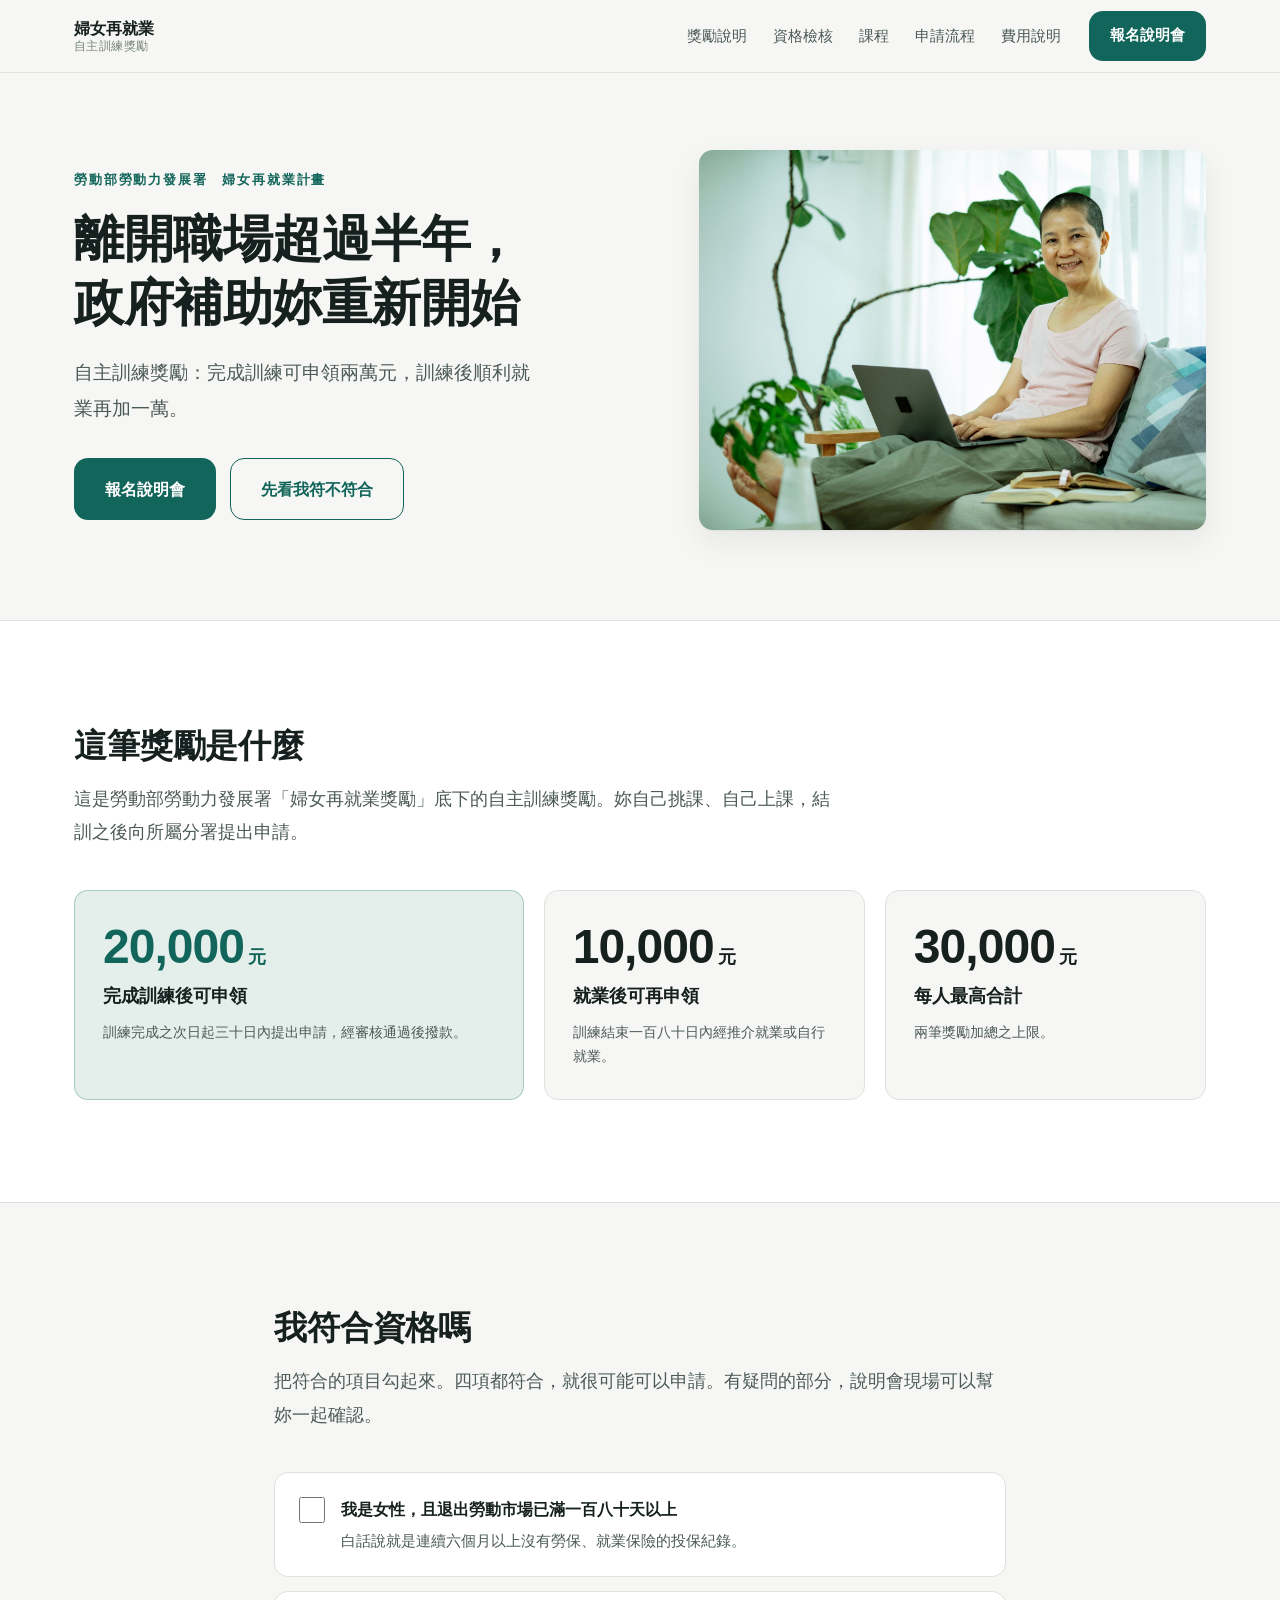
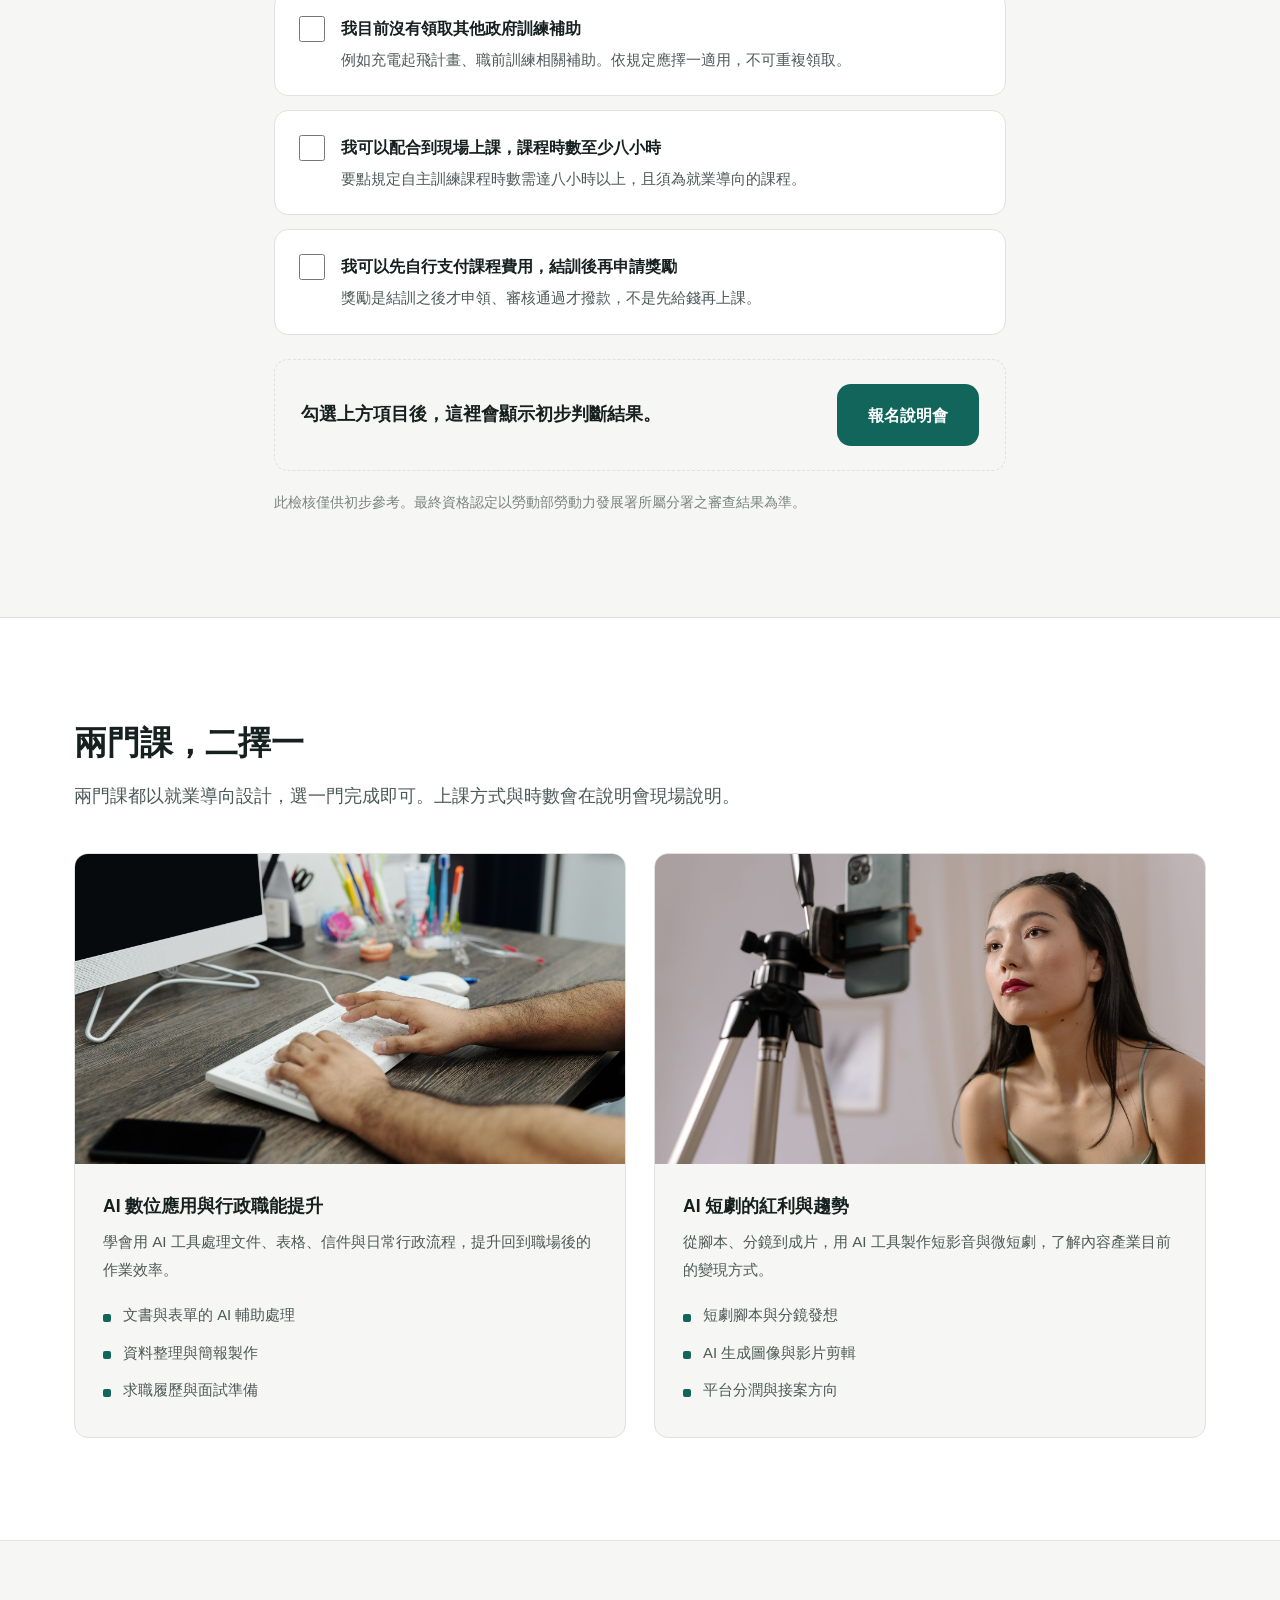
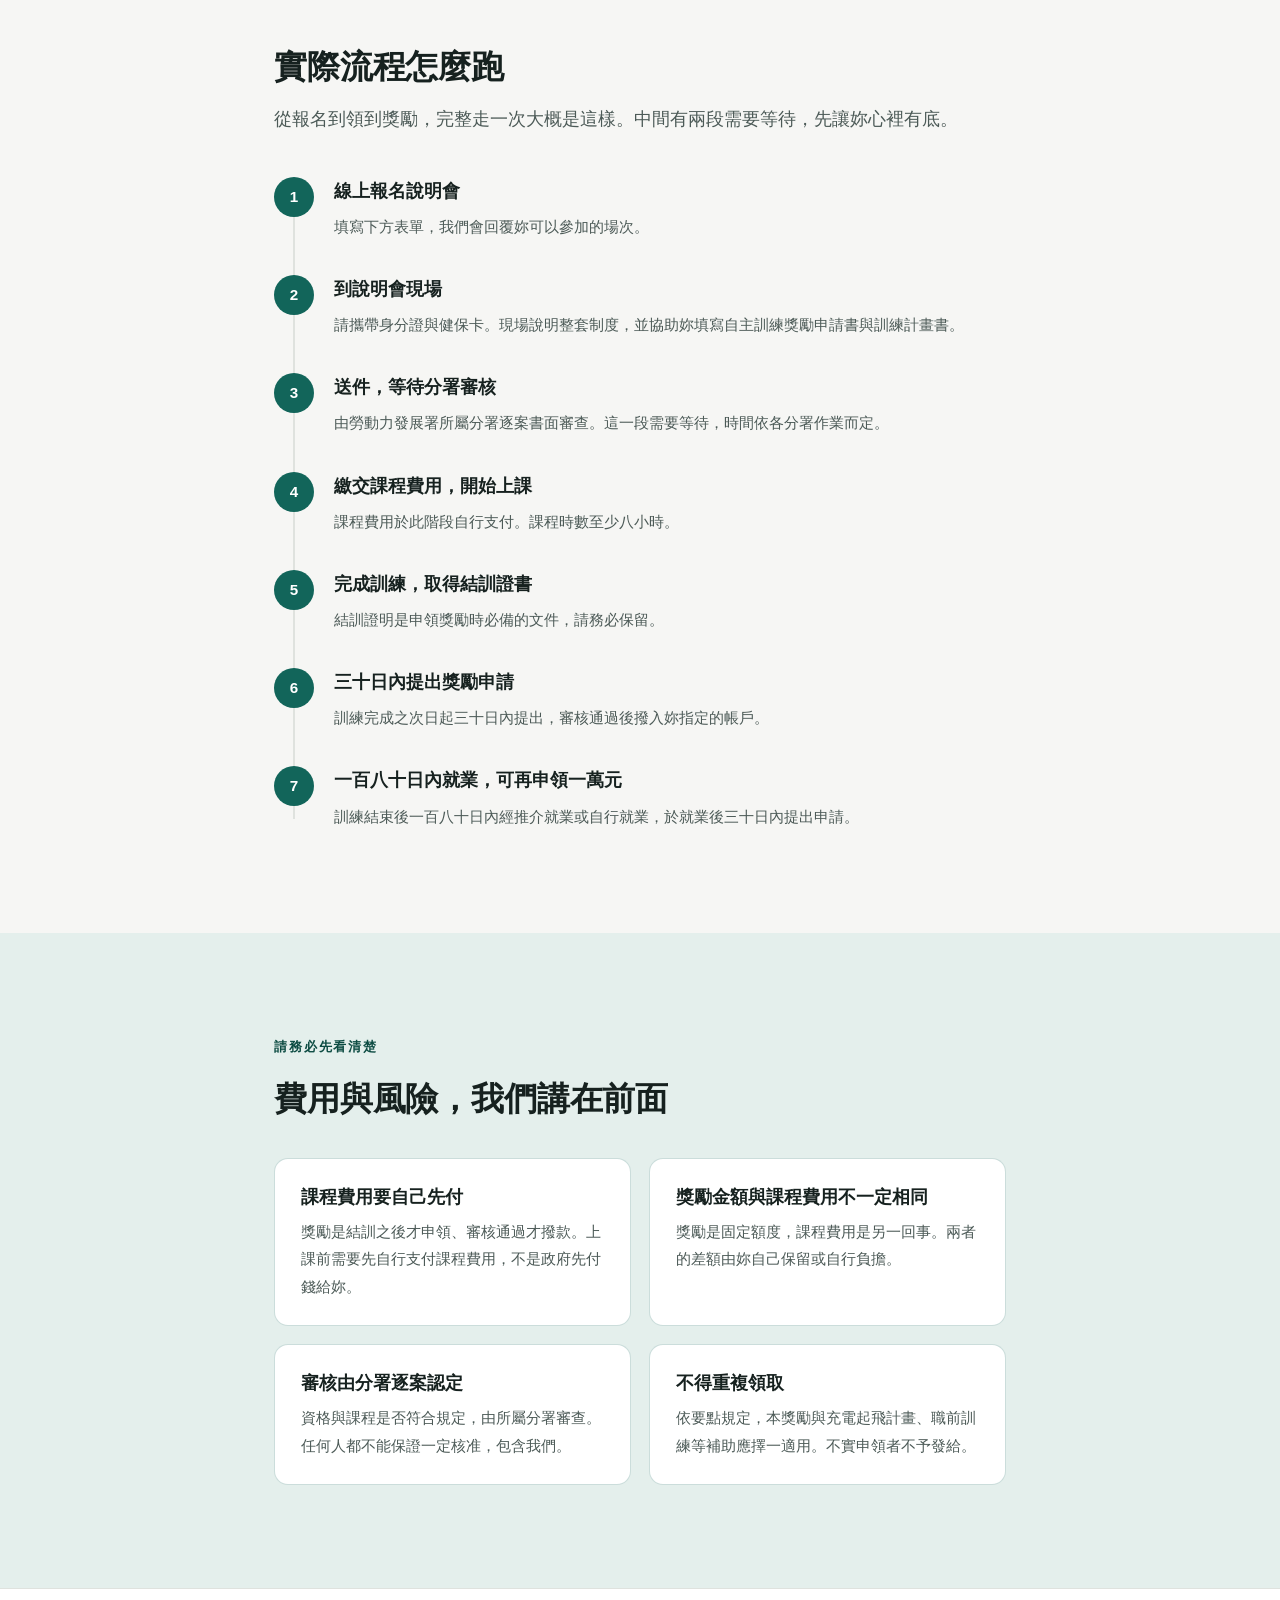
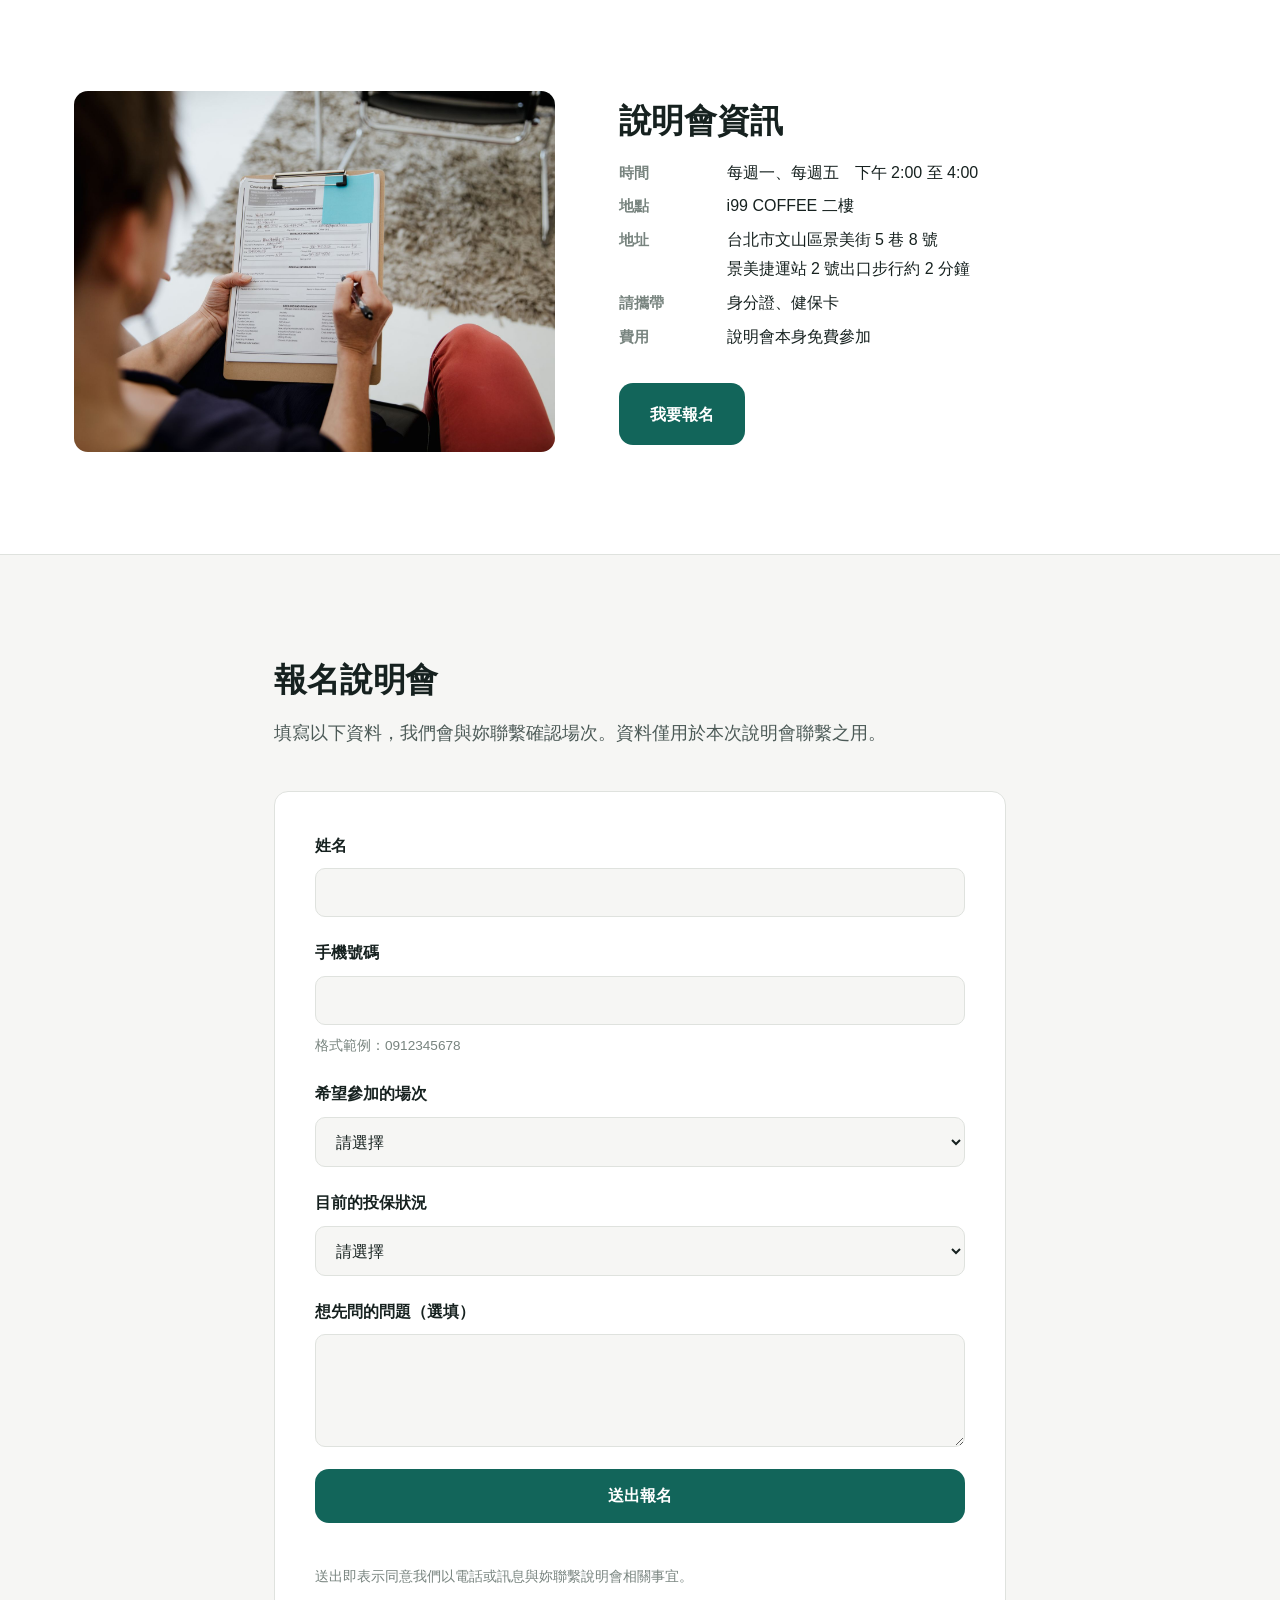
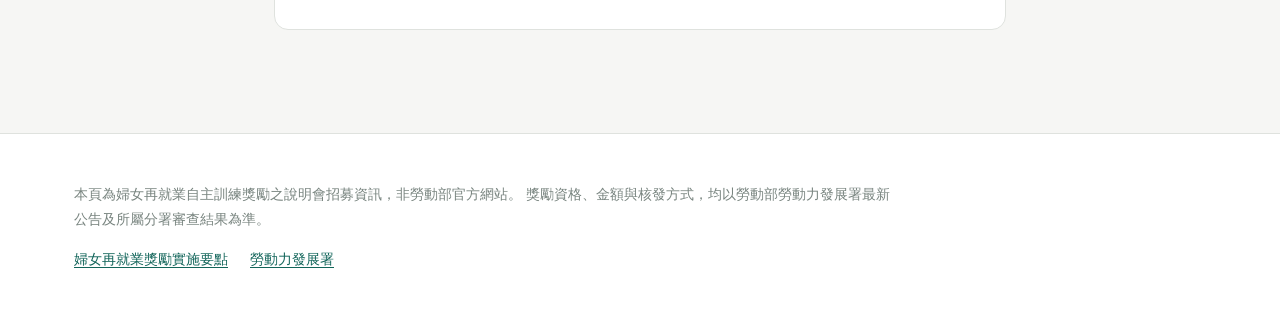
==== index.html @ 85ea1833 "婦女再就業自主訓練獎勵說明會 landing page 純靜態頁面，含獎勵說明、資格自我檢核、兩門課程、申請流程時間軸、 費用與風險揭露、說明會資訊與報名表單。  文案依勞動部婦女再就業獎勵實施要點撰" ====
<!DOCTYPE html>
<html lang="zh-Hant">
<head>
<meta charset="utf-8">
<meta name="viewport" content="width=device-width, initial-scale=1">
<title>婦女再就業自主訓練獎勵說明會｜勞動部補助最高三萬元</title>
<meta name="description" content="離開職場滿六個月以上的女性，完成自主訓練課程後可向勞動部申領兩萬元獎勵，順利就業再加一萬。每週一、五於台北文山區舉辦免費說明會，現場協助填寫申請書。">
<meta name="robots" content="index,follow">
<meta property="og:title" content="婦女再就業自主訓練獎勵說明會">
<meta property="og:description" content="離開職場滿六個月以上，完成訓練可申領兩萬元獎勵。免費說明會現場協助填寫申請書。">
<meta property="og:type" content="website">
<meta property="og:image" content="images/hero.jpg">
<link rel="icon" href="data:image/svg+xml,%3Csvg xmlns='http://www.w3.org/2000/svg' viewBox='0 0 32 32'%3E%3Crect width='32' height='32' rx='7' fill='%2312655a'/%3E%3Cpath d='M9 12l4 10 3-7 3 7 4-10' stroke='%23fff' stroke-width='2.6' fill='none' stroke-linecap='round' stroke-linejoin='round'/%3E%3C/svg%3E">
<link rel="stylesheet" href="styles.css">
<script>document.documentElement.classList.add('js');</script>
</head>
<body>

<header class="nav">
  <div class="wrap nav-inner">
    <a class="nav-brand" href="#top">婦女再就業<span>自主訓練獎勵</span></a>
    <nav class="nav-links" aria-label="主要導覽">
      <a href="#reward">獎勵說明</a>
      <a href="#check">資格檢核</a>
      <a href="#courses">課程</a>
      <a href="#process">申請流程</a>
      <a href="#cost">費用說明</a>
    </nav>
    <a class="btn btn-primary btn-sm nav-cta" href="#signup">報名說明會</a>
  </div>
</header>

<main id="top">

  <!-- HERO: asymmetric split -->
  <section class="hero">
    <div class="wrap hero-grid">
      <div class="hero-copy reveal">
        <p class="eyebrow">勞動部勞動力發展署　婦女再就業計畫</p>
        <h1>離開職場超過半年，<br>政府補助妳重新開始</h1>
        <p class="lede">自主訓練獎勵：完成訓練可申領兩萬元，訓練後順利就業再加一萬。</p>
        <div class="hero-actions">
          <a class="btn btn-primary" href="#signup">報名說明會</a>
          <a class="btn btn-ghost" href="#check">先看我符不符合</a>
        </div>
      </div>
      <div class="hero-media reveal">
        <img src="images/hero.jpg" alt="一位中年女性在家中沙發上使用筆記型電腦學習" width="940" height="650" fetchpriority="high">
      </div>
    </div>
  </section>

  <!-- REWARD: asymmetric number block -->
  <section id="reward" class="section section-alt">
    <div class="wrap">
      <h2 class="section-title">這筆獎勵是什麼</h2>
      <p class="section-lede">這是勞動部勞動力發展署「婦女再就業獎勵」底下的自主訓練獎勵。妳自己挑課、自己上課，結訓之後向所屬分署提出申請。</p>

      <div class="figures">
        <div class="figure figure-lead reveal">
          <p class="figure-num">20,000<span>元</span></p>
          <p class="figure-label">完成訓練後可申領</p>
          <p class="figure-note">訓練完成之次日起三十日內提出申請，經審核通過後撥款。</p>
        </div>
        <div class="figure reveal">
          <p class="figure-num">10,000<span>元</span></p>
          <p class="figure-label">就業後可再申領</p>
          <p class="figure-note">訓練結束一百八十日內經推介就業或自行就業。</p>
        </div>
        <div class="figure reveal">
          <p class="figure-num">30,000<span>元</span></p>
          <p class="figure-label">每人最高合計</p>
          <p class="figure-note">兩筆獎勵加總之上限。</p>
        </div>
      </div>
    </div>
  </section>

  <!-- CHECK: interactive self-assessment -->
  <section id="check" class="section">
    <div class="wrap narrow">
      <h2 class="section-title">我符合資格嗎</h2>
      <p class="section-lede">把符合的項目勾起來。四項都符合，就很可能可以申請。有疑問的部分，說明會現場可以幫妳一起確認。</p>

      <form class="checklist" id="checklist" novalidate>
        <label class="check-item">
          <input type="checkbox" name="q1">
          <span>
            <b>我是女性，且退出勞動市場已滿一百八十天以上</b>
            白話說就是連續六個月以上沒有勞保、就業保險的投保紀錄。
          </span>
        </label>
        <label class="check-item">
          <input type="checkbox" name="q2">
          <span>
            <b>我目前沒有領取其他政府訓練補助</b>
            例如充電起飛計畫、職前訓練相關補助。依規定應擇一適用，不可重複領取。
          </span>
        </label>
        <label class="check-item">
          <input type="checkbox" name="q3">
          <span>
            <b>我可以配合到現場上課，課程時數至少八小時</b>
            要點規定自主訓練課程時數需達八小時以上，且須為就業導向的課程。
          </span>
        </label>
        <label class="check-item">
          <input type="checkbox" name="q4">
          <span>
            <b>我可以先自行支付課程費用，結訓後再申請獎勵</b>
            獎勵是結訓之後才申領、審核通過才撥款，不是先給錢再上課。
          </span>
        </label>
      </form>

      <div class="check-result" id="checkResult" role="status" aria-live="polite">
        <p class="check-result-text" id="checkResultText">勾選上方項目後，這裡會顯示初步判斷結果。</p>
        <a class="btn btn-primary check-result-cta" id="checkResultCta" href="#signup" hidden>報名說明會</a>
      </div>

      <p class="fineprint">此檢核僅供初步參考。最終資格認定以勞動部勞動力發展署所屬分署之審查結果為準。</p>
    </div>
  </section>

  <!-- COURSES: 2-col split with images -->
  <section id="courses" class="section section-alt">
    <div class="wrap">
      <h2 class="section-title">兩門課，二擇一</h2>
      <p class="section-lede">兩門課都以就業導向設計，選一門完成即可。上課方式與時數會在說明會現場說明。</p>

      <div class="courses">
        <article class="course reveal">
          <img src="images/course-ai.jpg" alt="雙手在木質辦公桌前的白色鍵盤上打字" width="940" height="650" loading="lazy">
          <div class="course-body">
            <h3>AI 數位應用與行政職能提升</h3>
            <p>學會用 AI 工具處理文件、表格、信件與日常行政流程，提升回到職場後的作業效率。</p>
            <ul class="course-points">
              <li>文書與表單的 AI 輔助處理</li>
              <li>資料整理與簡報製作</li>
              <li>求職履歷與面試準備</li>
            </ul>
          </div>
        </article>

        <article class="course reveal">
          <img src="images/course-drama.jpg" alt="一位亞洲女性在室內以腳架上的手機錄製影片" width="940" height="650" loading="lazy">
          <div class="course-body">
            <h3>AI 短劇的紅利與趨勢</h3>
            <p>從腳本、分鏡到成片，用 AI 工具製作短影音與微短劇，了解內容產業目前的變現方式。</p>
            <ul class="course-points">
              <li>短劇腳本與分鏡發想</li>
              <li>AI 生成圖像與影片剪輯</li>
              <li>平台分潤與接案方向</li>
            </ul>
          </div>
        </article>
      </div>
    </div>
  </section>

  <!-- PROCESS: vertical timeline -->
  <section id="process" class="section">
    <div class="wrap narrow">
      <h2 class="section-title">實際流程怎麼跑</h2>
      <p class="section-lede">從報名到領到獎勵，完整走一次大概是這樣。中間有兩段需要等待，先讓妳心裡有底。</p>

      <ol class="timeline">
        <li class="reveal">
          <h3>線上報名說明會</h3>
          <p>填寫下方表單，我們會回覆妳可以參加的場次。</p>
        </li>
        <li class="reveal">
          <h3>到說明會現場</h3>
          <p>請攜帶身分證與健保卡。現場說明整套制度，並協助妳填寫自主訓練獎勵申請書與訓練計畫書。</p>
        </li>
        <li class="reveal">
          <h3>送件，等待分署審核</h3>
          <p>由勞動力發展署所屬分署逐案書面審查。這一段需要等待，時間依各分署作業而定。</p>
        </li>
        <li class="reveal">
          <h3>繳交課程費用，開始上課</h3>
          <p>課程費用於此階段自行支付。課程時數至少八小時。</p>
        </li>
        <li class="reveal">
          <h3>完成訓練，取得結訓證書</h3>
          <p>結訓證明是申領獎勵時必備的文件，請務必保留。</p>
        </li>
        <li class="reveal">
          <h3>三十日內提出獎勵申請</h3>
          <p>訓練完成之次日起三十日內提出，審核通過後撥入妳指定的帳戶。</p>
        </li>
        <li class="reveal">
          <h3>一百八十日內就業，可再申領一萬元</h3>
          <p>訓練結束後一百八十日內經推介就業或自行就業，於就業後三十日內提出申請。</p>
        </li>
      </ol>
    </div>
  </section>

  <!-- COST: honest disclosure, full-width band -->
  <section id="cost" class="section band">
    <div class="wrap narrow">
      <p class="eyebrow eyebrow-light">請務必先看清楚</p>
      <h2 class="section-title band-title">費用與風險，我們講在前面</h2>
      <div class="notes">
        <div class="note reveal">
          <h3>課程費用要自己先付</h3>
          <p>獎勵是結訓之後才申領、審核通過才撥款。上課前需要先自行支付課程費用，不是政府先付錢給妳。</p>
        </div>
        <div class="note reveal">
          <h3>獎勵金額與課程費用不一定相同</h3>
          <p>獎勵是固定額度，課程費用是另一回事。兩者的差額由妳自己保留或自行負擔。</p>
        </div>
        <div class="note reveal">
          <h3>審核由分署逐案認定</h3>
          <p>資格與課程是否符合規定，由所屬分署審查。任何人都不能保證一定核准，包含我們。</p>
        </div>
        <div class="note reveal">
          <h3>不得重複領取</h3>
          <p>依要點規定，本獎勵與充電起飛計畫、職前訓練等補助應擇一適用。不實申領者不予發給。</p>
        </div>
      </div>
    </div>
  </section>

  <!-- VENUE -->
  <section class="section section-alt">
    <div class="wrap venue-grid">
      <div class="venue-media reveal">
        <img src="images/onsite.jpg" alt="一位女性在諮詢桌前填寫申請表單" width="940" height="650" loading="lazy">
      </div>
      <div class="venue-copy reveal">
        <h2 class="section-title">說明會資訊</h2>
        <dl class="venue-list">
          <dt>時間</dt><dd>每週一、每週五　下午 2:00 至 4:00</dd>
          <dt>地點</dt><dd>i99 COFFEE 二樓</dd>
          <dt>地址</dt><dd>台北市文山區景美街 5 巷 8 號<br>景美捷運站 2 號出口步行約 2 分鐘</dd>
          <dt>請攜帶</dt><dd>身分證、健保卡</dd>
          <dt>費用</dt><dd>說明會本身免費參加</dd>
        </dl>
        <a class="btn btn-primary" href="#signup">我要報名</a>
      </div>
    </div>
  </section>

  <!-- SIGNUP -->
  <section id="signup" class="section">
    <div class="wrap narrow">
      <h2 class="section-title">報名說明會</h2>
      <p class="section-lede">填寫以下資料，我們會與妳聯繫確認場次。資料僅用於本次說明會聯繫之用。</p>

      <form class="signup-form" id="signupForm" novalidate>
        <div class="field">
          <label for="name">姓名</label>
          <input type="text" id="name" name="name" autocomplete="name" required>
          <p class="field-error" data-error-for="name" hidden>請填寫姓名</p>
        </div>

        <div class="field">
          <label for="phone">手機號碼</label>
          <input type="tel" id="phone" name="phone" autocomplete="tel" inputmode="numeric" required>
          <p class="field-hint">格式範例：0912345678</p>
          <p class="field-error" data-error-for="phone" hidden>請填寫正確的手機號碼</p>
        </div>

        <div class="field">
          <label for="session">希望參加的場次</label>
          <select id="session" name="session" required>
            <option value="">請選擇</option>
            <option value="週一下午">週一下午 2:00 至 4:00</option>
            <option value="週五下午">週五下午 2:00 至 4:00</option>
            <option value="都可以">兩個時段都可以</option>
          </select>
          <p class="field-error" data-error-for="session" hidden>請選擇場次</p>
        </div>

        <div class="field">
          <label for="status">目前的投保狀況</label>
          <select id="status" name="status" required>
            <option value="">請選擇</option>
            <option value="已滿180天">已經連續六個月以上沒有勞保、就保</option>
            <option value="未滿180天">還沒滿六個月</option>
            <option value="不確定">不確定，想到現場詢問</option>
          </select>
          <p class="field-error" data-error-for="status" hidden>請選擇投保狀況</p>
        </div>

        <div class="field">
          <label for="note">想先問的問題（選填）</label>
          <textarea id="note" name="note" rows="3"></textarea>
        </div>

        <button class="btn btn-primary btn-block" type="submit" id="submitBtn">送出報名</button>

        <p class="form-status" id="formStatus" role="status" aria-live="polite" hidden></p>
        <p class="fineprint">送出即表示同意我們以電話或訊息與妳聯繫說明會相關事宜。</p>
      </form>
    </div>
  </section>

</main>

<footer class="footer">
  <div class="wrap footer-inner">
    <p class="footer-note">
      本頁為婦女再就業自主訓練獎勵之說明會招募資訊，非勞動部官方網站。
      獎勵資格、金額與核發方式，均以勞動部勞動力發展署最新公告及所屬分署審查結果為準。
    </p>
    <p class="footer-links">
      <a href="https://laws.mol.gov.tw/FLAW/FLAWDAT0201.aspx?id=FL102139" target="_blank" rel="noopener">婦女再就業獎勵實施要點</a>
      <a href="https://www.wda.gov.tw/" target="_blank" rel="noopener">勞動力發展署</a>
    </p>
  </div>
</footer>

<script src="script.js"></script>
</body>
</html>
---- styles.css ----
/* ==========================================================================
   婦女再就業自主訓練獎勵說明會
   Design read: trust-first public-service landing, 40-60 female audience.
   Dials: DESIGN_VARIANCE 4 / MOTION_INTENSITY 3 / VISUAL_DENSITY 5
   One accent (deep teal), one radius scale (14px), system CJK type stack.
   ========================================================================== */

:root {
  --bg:            #f6f6f4;
  --surface:       #ffffff;
  --surface-2:     #eeeeeb;
  --ink:           #16211f;
  --ink-soft:      #4c5a57;
  --ink-faint:     #78847f;
  --line:          #dfe2de;
  --accent:        #12655a;
  --accent-dark:   #0d4c43;
  --accent-soft:   #e4efec;
  --accent-ink:    #ffffff;
  --warn-soft:     #fdf4e9;
  --warn-line:     #e6d3b8;

  --radius:        14px;
  --radius-sm:     10px;
  --wrap:          1180px;
  --shadow:        0 1px 2px rgba(22,33,31,.05), 0 12px 32px rgba(22,33,31,.07);
}

@media (prefers-color-scheme: dark) {
  :root {
    --bg:          #121817;
    --surface:     #19211f;
    --surface-2:   #202927;
    --ink:         #eef2f0;
    --ink-soft:    #b3bfbb;
    --ink-faint:   #8b9793;
    --line:        #2c3735;
    --accent:      #4fbfa9;
    --accent-dark: #6fd3be;
    --accent-soft: #1c2f2b;
    --accent-ink:  #0b1614;
    --warn-soft:   #241f18;
    --warn-line:   #3c332560;
    --shadow:      0 1px 2px rgba(0,0,0,.3), 0 12px 32px rgba(0,0,0,.35);
  }
}

*, *::before, *::after { box-sizing: border-box; }

html { scroll-behavior: smooth; }
@media (prefers-reduced-motion: reduce) { html { scroll-behavior: auto; } }

body {
  margin: 0;
  background: var(--bg);
  color: var(--ink);
  font-family: "PingFang TC", "Noto Sans TC", "Heiti TC", "Microsoft JhengHei",
               -apple-system, BlinkMacSystemFont, "Segoe UI", sans-serif;
  font-size: 18px;
  line-height: 1.85;
  -webkit-font-smoothing: antialiased;
  text-rendering: optimizeLegibility;
}

img { max-width: 100%; height: auto; display: block; }
a { color: inherit; }

.wrap { width: 100%; max-width: var(--wrap); margin: 0 auto; padding: 0 24px; }
.wrap.narrow { max-width: 780px; }

/* ---------- Typography scale ---------- */

h1 {
  font-size: clamp(2rem, 1.35rem + 2.6vw, 3.1rem);
  line-height: 1.28;
  letter-spacing: -.01em;
  font-weight: 800;
  margin: 0 0 20px;
}

.section-title {
  font-size: clamp(1.5rem, 1.2rem + 1.2vw, 2.05rem);
  line-height: 1.4;
  font-weight: 800;
  letter-spacing: -.005em;
  margin: 0 0 14px;
}

h3 { font-size: 1.1rem; font-weight: 700; line-height: 1.6; margin: 0 0 8px; }

.eyebrow {
  font-size: .82rem;
  letter-spacing: .14em;
  color: var(--accent);
  font-weight: 700;
  margin: 0 0 16px;
}
.eyebrow-light { color: var(--accent-dark); }

.lede {
  font-size: clamp(1.02rem, .96rem + .4vw, 1.2rem);
  color: var(--ink-soft);
  margin: 0 0 32px;
  max-width: 24em;
  text-wrap: pretty;
}

.section-lede {
  color: var(--ink-soft);
  margin: 0 0 40px;
  max-width: 42em;
}

.fineprint {
  font-size: .85rem;
  color: var(--ink-faint);
  line-height: 1.75;
  margin: 20px 0 0;
}

/* ---------- Buttons ---------- */

.btn {
  display: inline-flex;
  align-items: center;
  justify-content: center;
  gap: 8px;
  white-space: nowrap;
  padding: 15px 30px;
  border-radius: var(--radius);
  border: 1.5px solid transparent;
  font-size: 1.02rem;
  font-weight: 700;
  font-family: inherit;
  text-decoration: none;
  cursor: pointer;
  transition: background-color .18s ease, border-color .18s ease, transform .12s ease;
}
.btn:active { transform: translateY(1px); }
.btn:focus-visible { outline: 3px solid var(--accent); outline-offset: 3px; }

.btn-primary { background: var(--accent); color: var(--accent-ink); }
.btn-primary:hover { background: var(--accent-dark); }

.btn-ghost {
  background: transparent;
  color: var(--accent);
  border-color: var(--accent);
}
.btn-ghost:hover { background: var(--accent-soft); }

.btn-sm { padding: 10px 20px; font-size: .93rem; }
.btn-block { width: 100%; }
.btn:disabled { opacity: .55; cursor: not-allowed; }

/* ---------- Nav ---------- */

.nav {
  position: sticky;
  top: 0;
  z-index: 20;
  background: color-mix(in srgb, var(--bg) 88%, transparent);
  backdrop-filter: blur(10px);
  border-bottom: 1px solid var(--line);
}
.nav-inner {
  display: flex;
  align-items: center;
  gap: 28px;
  height: 72px;
}
.nav-brand {
  font-weight: 800;
  font-size: 1.02rem;
  text-decoration: none;
  line-height: 1.25;
  flex-shrink: 0;
}
.nav-brand span {
  display: block;
  font-size: .74rem;
  font-weight: 500;
  color: var(--ink-faint);
  letter-spacing: .04em;
}
.nav-links {
  display: flex;
  gap: 26px;
  margin-left: auto;
  font-size: .95rem;
}
.nav-links a { text-decoration: none; color: var(--ink-soft); white-space: nowrap; }
.nav-links a:hover { color: var(--accent); }
.nav-cta { flex-shrink: 0; }

@media (max-width: 1023px) {
  .nav-links { display: none; }
  .nav-cta { margin-left: auto; }
}

/* ---------- Sections ---------- */

.section { padding: clamp(64px, 8vw, 108px) 0; }
.section-alt { background: var(--surface); border-block: 1px solid var(--line); }

/* ---------- Hero: asymmetric split ---------- */

.hero { padding: clamp(48px, 6vw, 88px) 0 clamp(56px, 7vw, 96px); }
.hero-grid {
  display: grid;
  grid-template-columns: 1.05fr .95fr;
  gap: clamp(32px, 5vw, 72px);
  align-items: center;
}
.hero-copy { padding-top: 8px; }
.hero-actions { display: flex; flex-wrap: wrap; gap: 14px; }
.hero-media img {
  border-radius: var(--radius);
  box-shadow: var(--shadow);
  aspect-ratio: 4 / 3;
  object-fit: cover;
  width: 100%;
}

@media (max-width: 880px) {
  .hero-grid { grid-template-columns: 1fr; }
  .hero-media { order: -1; }
  .hero-media img { aspect-ratio: 16 / 10; }
}

/* ---------- Figures: asymmetric lead + two ---------- */

.figures {
  display: grid;
  grid-template-columns: 1.4fr 1fr 1fr;
  gap: 20px;
}
.figure {
  background: var(--bg);
  border: 1px solid var(--line);
  border-radius: var(--radius);
  padding: 30px 28px;
}
.figure-lead {
  background: var(--accent-soft);
  border-color: color-mix(in srgb, var(--accent) 28%, transparent);
}
.figure-num {
  font-size: clamp(2.1rem, 1.5rem + 2.4vw, 3rem);
  font-weight: 800;
  line-height: 1.1;
  letter-spacing: -.02em;
  margin: 0 0 6px;
  font-variant-numeric: tabular-nums;
}
.figure-lead .figure-num { color: var(--accent); }
.figure-num span { font-size: .38em; font-weight: 700; margin-left: 4px; }
.figure-label { font-weight: 700; margin: 0 0 8px; }
.figure-note { font-size: .88rem; color: var(--ink-soft); margin: 0; line-height: 1.7; }

@media (max-width: 880px) {
  .figures { grid-template-columns: 1fr; }
}

/* ---------- Checklist ---------- */

.checklist { display: grid; gap: 14px; margin: 0 0 24px; }

.check-item {
  display: grid;
  grid-template-columns: 26px 1fr;
  gap: 16px;
  align-items: start;
  background: var(--surface);
  border: 1.5px solid var(--line);
  border-radius: var(--radius);
  padding: 22px 24px;
  cursor: pointer;
  transition: border-color .18s ease, background-color .18s ease;
}
.check-item:hover { border-color: color-mix(in srgb, var(--accent) 45%, var(--line)); }
.check-item:has(input:checked) {
  border-color: var(--accent);
  background: var(--accent-soft);
}
.check-item input {
  width: 26px;
  height: 26px;
  margin: 2px 0 0;
  accent-color: var(--accent);
  cursor: pointer;
}
.check-item span { font-size: .95rem; color: var(--ink-soft); line-height: 1.75; }
.check-item b { display: block; font-size: 1.02rem; color: var(--ink); margin-bottom: 4px; }

.check-result {
  border: 1.5px dashed var(--line);
  border-radius: var(--radius);
  padding: 24px 26px;
  display: flex;
  flex-wrap: wrap;
  align-items: center;
  justify-content: space-between;
  gap: 16px;
  transition: border-color .2s ease, background-color .2s ease;
}
.check-result.is-pass {
  border-style: solid;
  border-color: var(--accent);
  background: var(--accent-soft);
}
.check-result.is-partial {
  border-style: solid;
  border-color: var(--warn-line);
  background: var(--warn-soft);
}
.check-result-text { margin: 0; font-weight: 600; }

/* ---------- Courses ---------- */

.courses { display: grid; grid-template-columns: 1fr 1fr; gap: 28px; }
.course {
  background: var(--bg);
  border: 1px solid var(--line);
  border-radius: var(--radius);
  overflow: hidden;
}
.course img { aspect-ratio: 16 / 9; object-fit: cover; width: 100%; }
.course-body { padding: 28px 28px 32px; }
.course-body > p { color: var(--ink-soft); font-size: .95rem; margin: 0 0 18px; }
.course-points { margin: 0; padding: 0; list-style: none; display: grid; gap: 10px; }
.course-points li {
  font-size: .93rem;
  color: var(--ink-soft);
  padding-left: 20px;
  position: relative;
}
.course-points li::before {
  content: "";
  position: absolute;
  left: 0;
  top: .78em;
  width: 8px;
  height: 8px;
  border-radius: 2px;
  background: var(--accent);
}

@media (max-width: 880px) { .courses { grid-template-columns: 1fr; } }

/* ---------- Timeline ---------- */

.timeline {
  list-style: none;
  margin: 0;
  padding: 0;
  counter-reset: step;
  position: relative;
}
.timeline::before {
  content: "";
  position: absolute;
  left: 19px;
  top: 12px;
  bottom: 12px;
  width: 2px;
  background: var(--line);
}
.timeline li {
  counter-increment: step;
  position: relative;
  padding: 0 0 34px 60px;
}
.timeline li:last-child { padding-bottom: 0; }
.timeline li::before {
  content: counter(step);
  position: absolute;
  left: 0;
  top: 0;
  width: 40px;
  height: 40px;
  border-radius: 50%;
  background: var(--accent);
  color: var(--accent-ink);
  display: grid;
  place-items: center;
  font-weight: 800;
  font-size: .95rem;
}
.timeline p { margin: 0; color: var(--ink-soft); font-size: .95rem; }

/* ---------- Cost band ---------- */

.band { background: var(--accent-soft); }
.band-title { margin-bottom: 36px; }
.notes { display: grid; grid-template-columns: 1fr 1fr; gap: 18px; }
.note {
  background: var(--surface);
  border: 1px solid color-mix(in srgb, var(--accent) 22%, transparent);
  border-radius: var(--radius);
  padding: 24px 26px;
}
.note p { margin: 0; font-size: .93rem; color: var(--ink-soft); }

@media (max-width: 720px) { .notes { grid-template-columns: 1fr; } }

/* ---------- Venue ---------- */

.venue-grid {
  display: grid;
  grid-template-columns: .9fr 1.1fr;
  gap: clamp(32px, 5vw, 64px);
  align-items: center;
}
.venue-media img {
  border-radius: var(--radius);
  aspect-ratio: 4 / 3;
  object-fit: cover;
  width: 100%;
}
.venue-list {
  margin: 0 0 32px;
  display: grid;
  grid-template-columns: 88px 1fr;
  gap: 4px 20px;
}
.venue-list dt { font-weight: 700; color: var(--ink-faint); font-size: .92rem; padding-top: 2px; }
.venue-list dd { margin: 0; font-size: 1rem; }

@media (max-width: 880px) {
  .venue-grid { grid-template-columns: 1fr; }
  .venue-media { order: -1; }
}

/* ---------- Form ---------- */

.signup-form {
  background: var(--surface);
  border: 1px solid var(--line);
  border-radius: var(--radius);
  padding: clamp(26px, 4vw, 40px);
  display: grid;
  gap: 22px;
}
.field { display: grid; gap: 8px; }
.field label { font-weight: 700; font-size: .97rem; }
.field input,
.field select,
.field textarea {
  font-family: inherit;
  font-size: 1.02rem;
  color: var(--ink);
  background: var(--bg);
  border: 1.5px solid var(--line);
  border-radius: var(--radius-sm);
  padding: 14px 16px;
  width: 100%;
  transition: border-color .18s ease;
}
.field textarea { resize: vertical; line-height: 1.7; }
.field input:focus,
.field select:focus,
.field textarea:focus {
  outline: none;
  border-color: var(--accent);
  box-shadow: 0 0 0 3px var(--accent-soft);
}
.field input.is-invalid,
.field select.is-invalid { border-color: #b3261e; }
.field-hint { margin: 0; font-size: .85rem; color: var(--ink-faint); }
.field-error { margin: 0; font-size: .88rem; color: #b3261e; font-weight: 600; }

@media (prefers-color-scheme: dark) {
  .field input.is-invalid, .field select.is-invalid { border-color: #f2b8b5; }
  .field-error { color: #f2b8b5; }
}

.form-status {
  margin: 0;
  padding: 16px 18px;
  border-radius: var(--radius-sm);
  font-size: .95rem;
  font-weight: 600;
  line-height: 1.7;
}
.form-status.is-success { background: var(--accent-soft); color: var(--accent-dark); }
.form-status.is-error { background: var(--warn-soft); color: var(--ink); border: 1px solid var(--warn-line); }

@media (prefers-color-scheme: dark) {
  .form-status.is-success { color: var(--accent); }
}

/* ---------- Footer ---------- */

.footer {
  background: var(--surface);
  border-top: 1px solid var(--line);
  padding: 48px 0;
}
.footer-note {
  margin: 0 0 14px;
  font-size: .88rem;
  color: var(--ink-faint);
  line-height: 1.8;
  max-width: 58em;
}
.footer-links { margin: 0; display: flex; flex-wrap: wrap; gap: 22px; font-size: .88rem; }
.footer-links a { color: var(--accent); text-decoration: underline; text-underline-offset: 3px; }

/* ---------- Motion (MOTION_INTENSITY 3) ---------- */

/* 漸進增強：預設一律可見。只有在 JS 成功執行（html.js）時才隱藏後淡入，
   避免 JS 被擋掉或出錯時整頁內容看不見。 */
.js .reveal { opacity: 0; transform: translateY(16px); }
.js .reveal.is-in {
  opacity: 1;
  transform: none;
  transition: opacity .6s cubic-bezier(.16,1,.3,1), transform .6s cubic-bezier(.16,1,.3,1);
}

@media (prefers-reduced-motion: reduce) {
  .js .reveal { opacity: 1; transform: none; transition: none; }
  .btn { transition: none; }
  .btn:active { transform: none; }
}
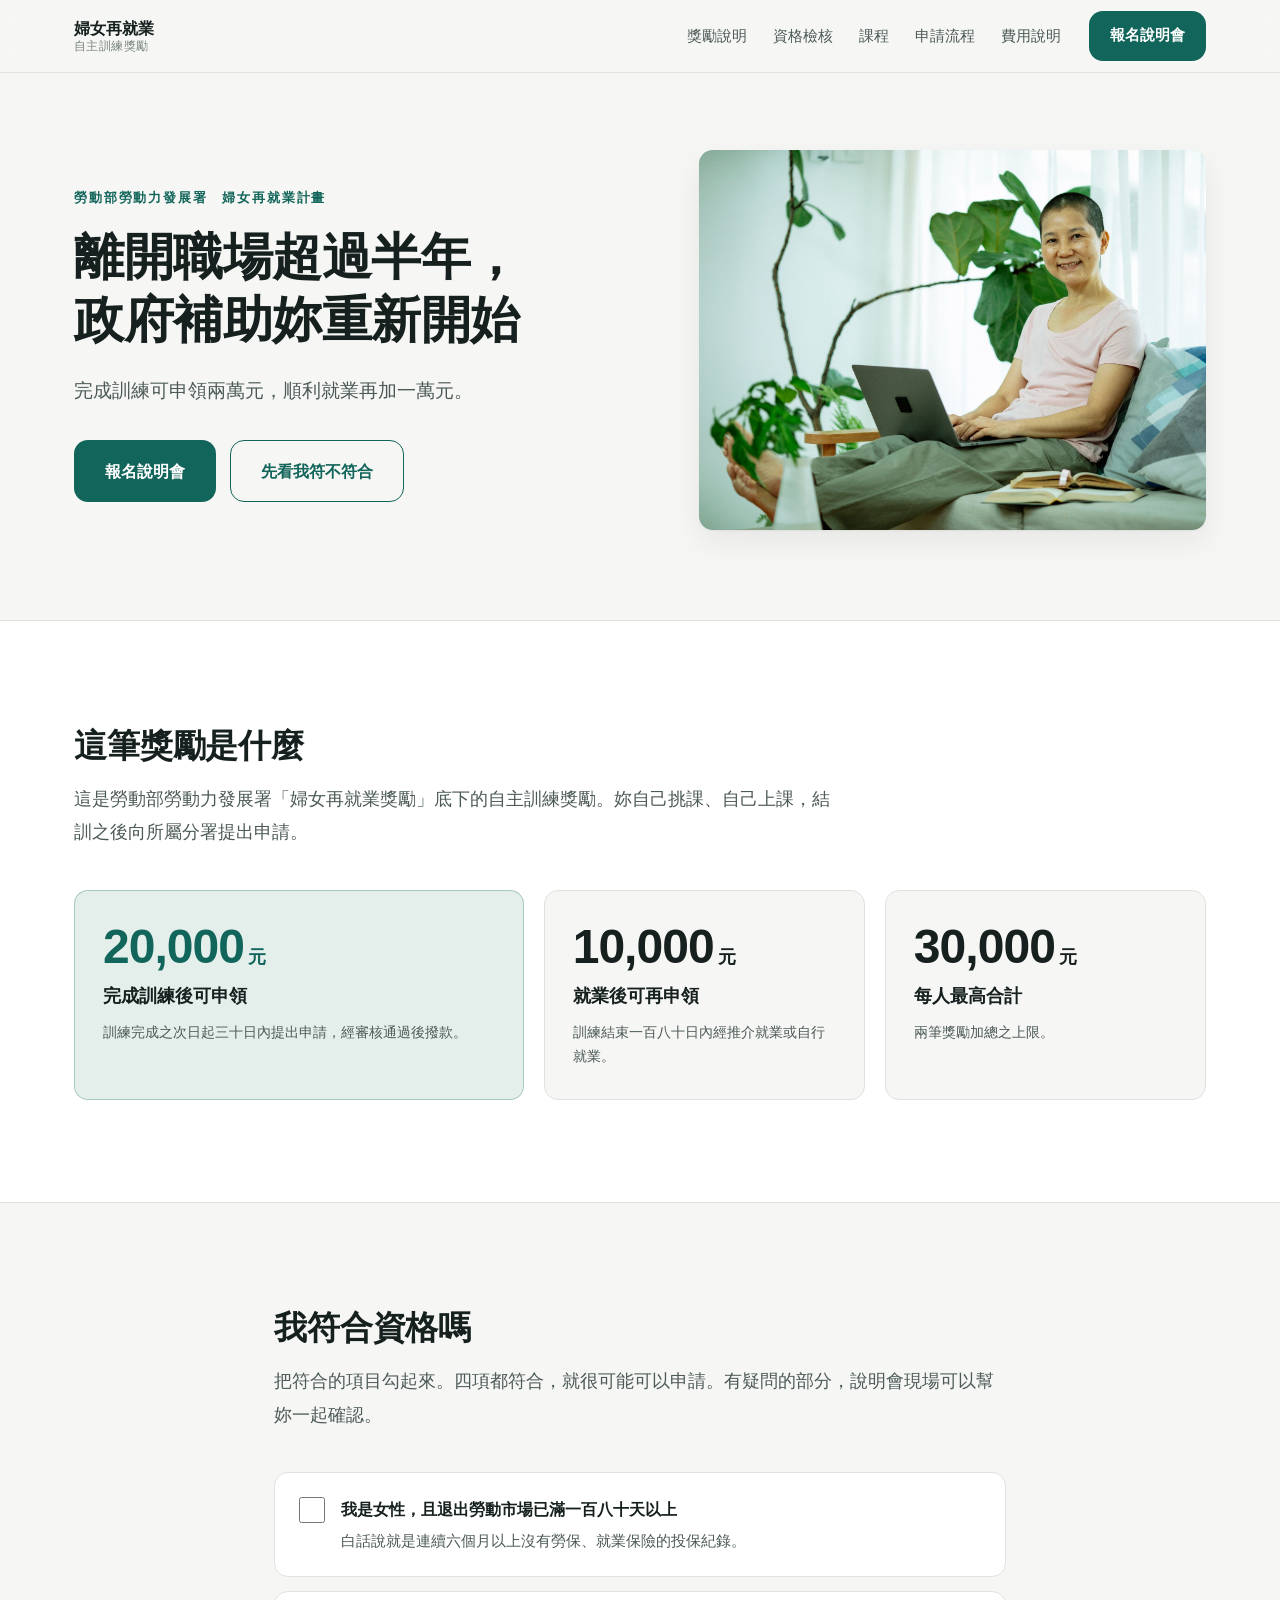
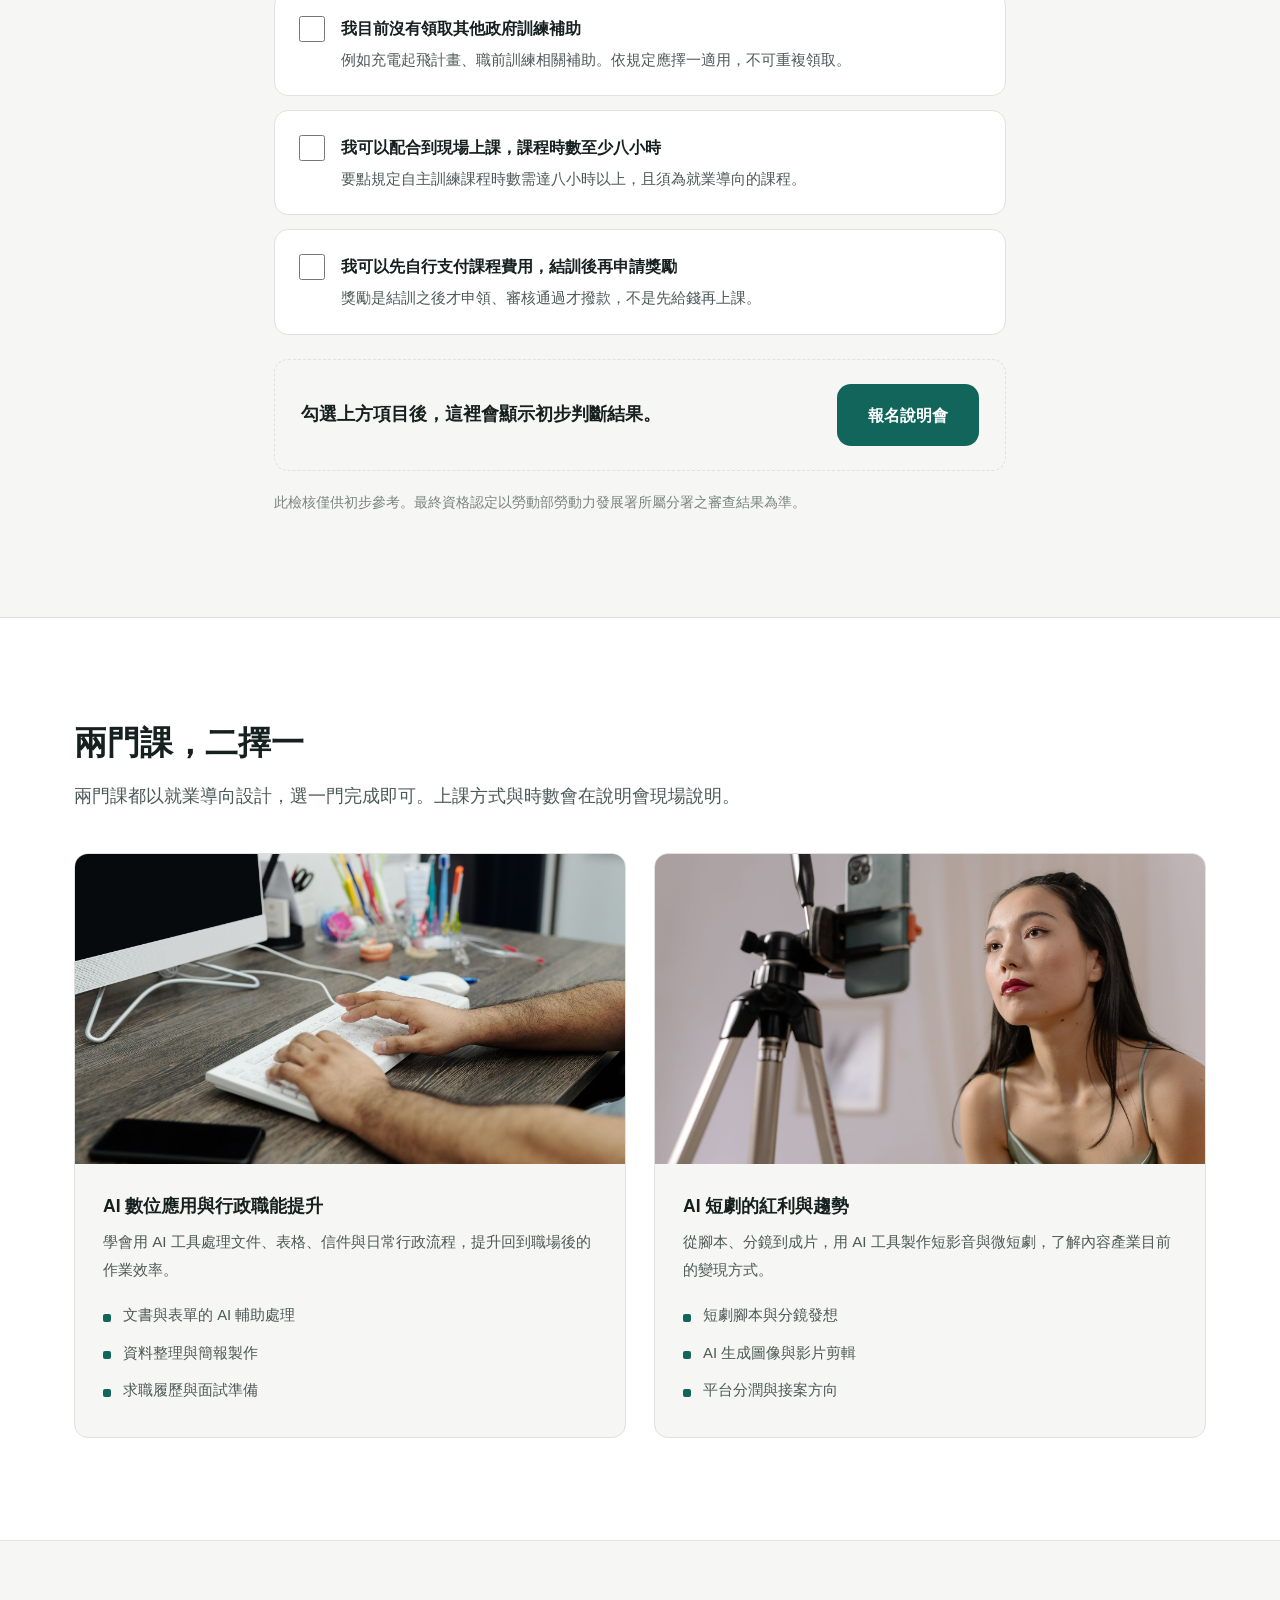
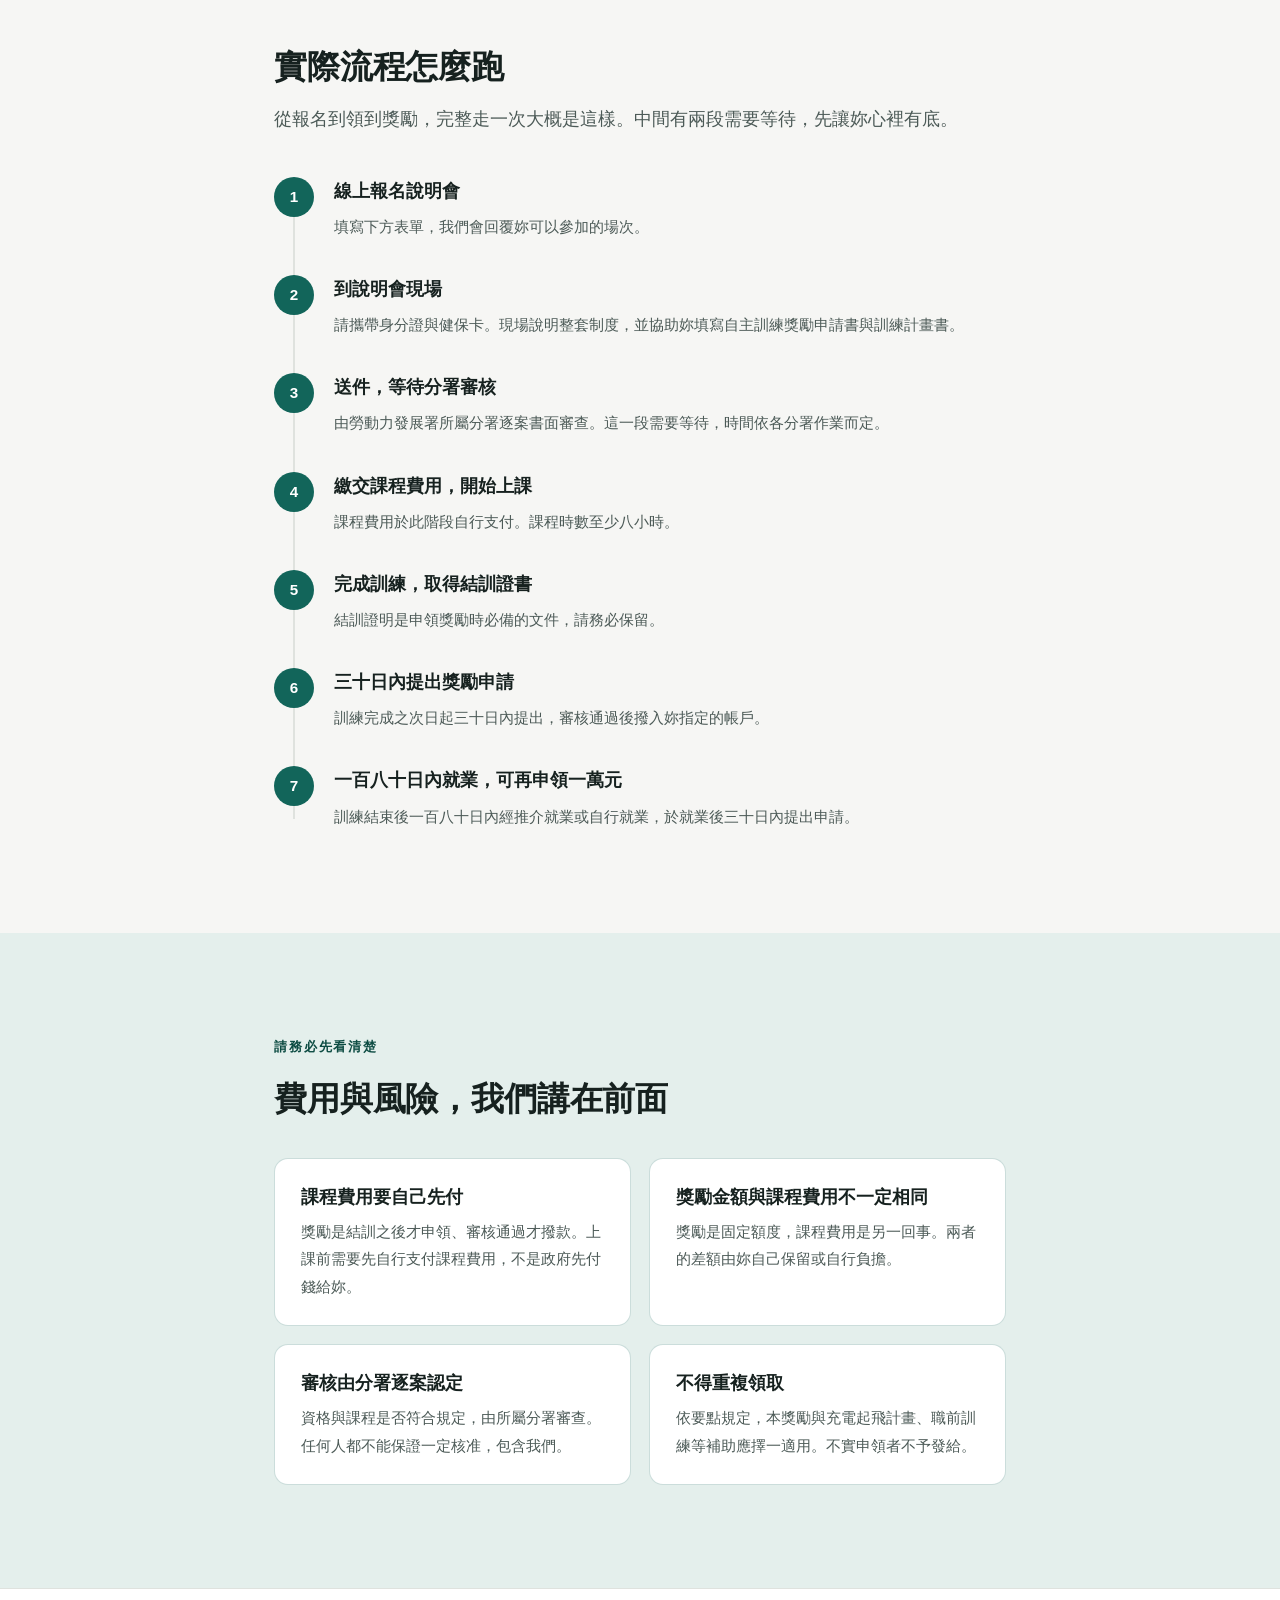
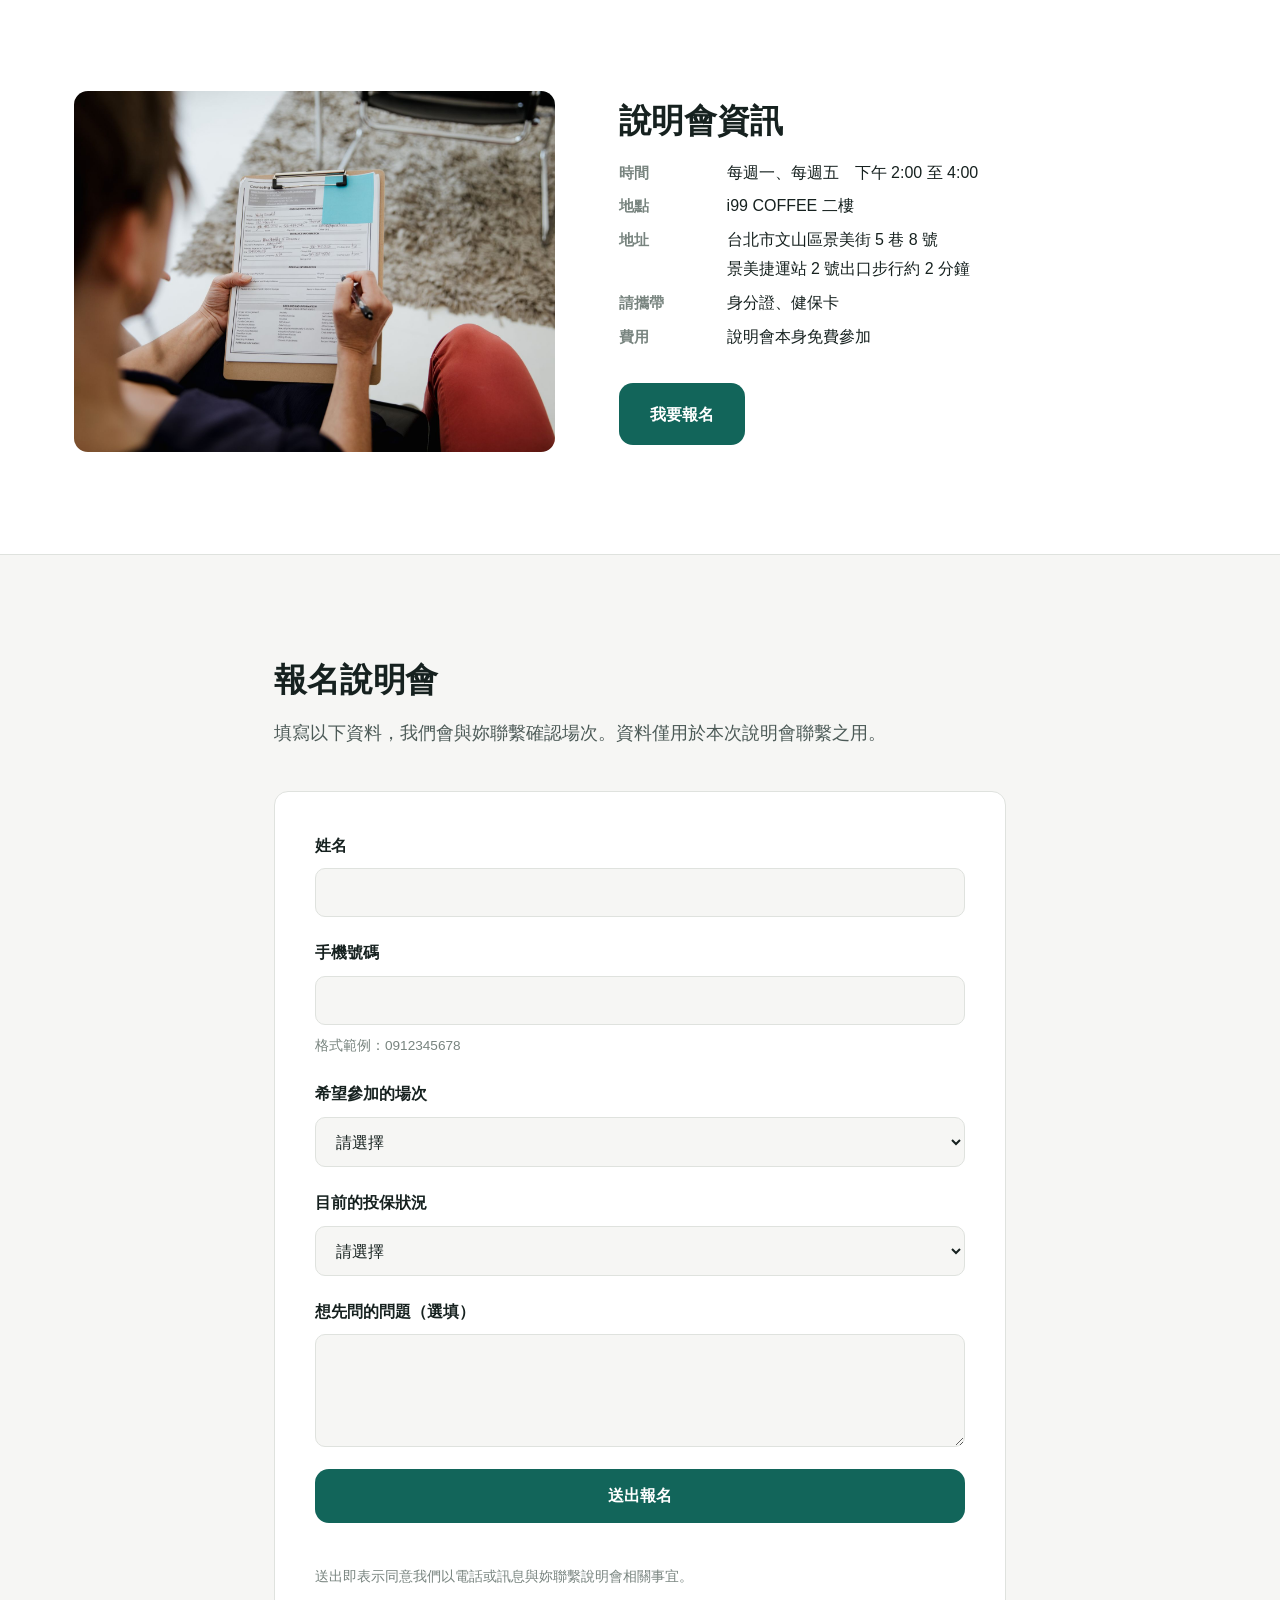
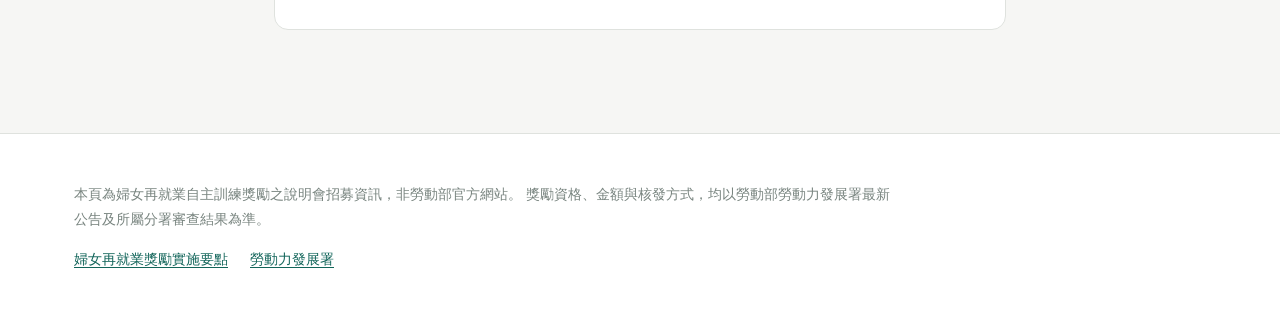
==== commit 52496b78: "首屏副標改為單行，避免在桌機把「就業」拆行 Co-Authored-By: Claude Opus 5 (1M context) <noreply@anthropic.com> Claude-Sess" ====
--- a/index.html
+++ b/index.html
@@ -38,7 +38,7 @@
       <div class="hero-copy reveal">
         <p class="eyebrow">勞動部勞動力發展署　婦女再就業計畫</p>
         <h1>離開職場超過半年，<br>政府補助妳重新開始</h1>
-        <p class="lede">自主訓練獎勵：完成訓練可申領兩萬元，訓練後順利就業再加一萬。</p>
+        <p class="lede">完成訓練可申領兩萬元，順利就業再加一萬元。</p>
         <div class="hero-actions">
           <a class="btn btn-primary" href="#signup">報名說明會</a>
           <a class="btn btn-ghost" href="#check">先看我符不符合</a>
--- a/styles.css
+++ b/styles.css
@@ -101,7 +101,7 @@
   font-size: clamp(1.02rem, .96rem + .4vw, 1.2rem);
   color: var(--ink-soft);
   margin: 0 0 32px;
-  max-width: 24em;
+  max-width: 30em;
   text-wrap: pretty;
 }
 
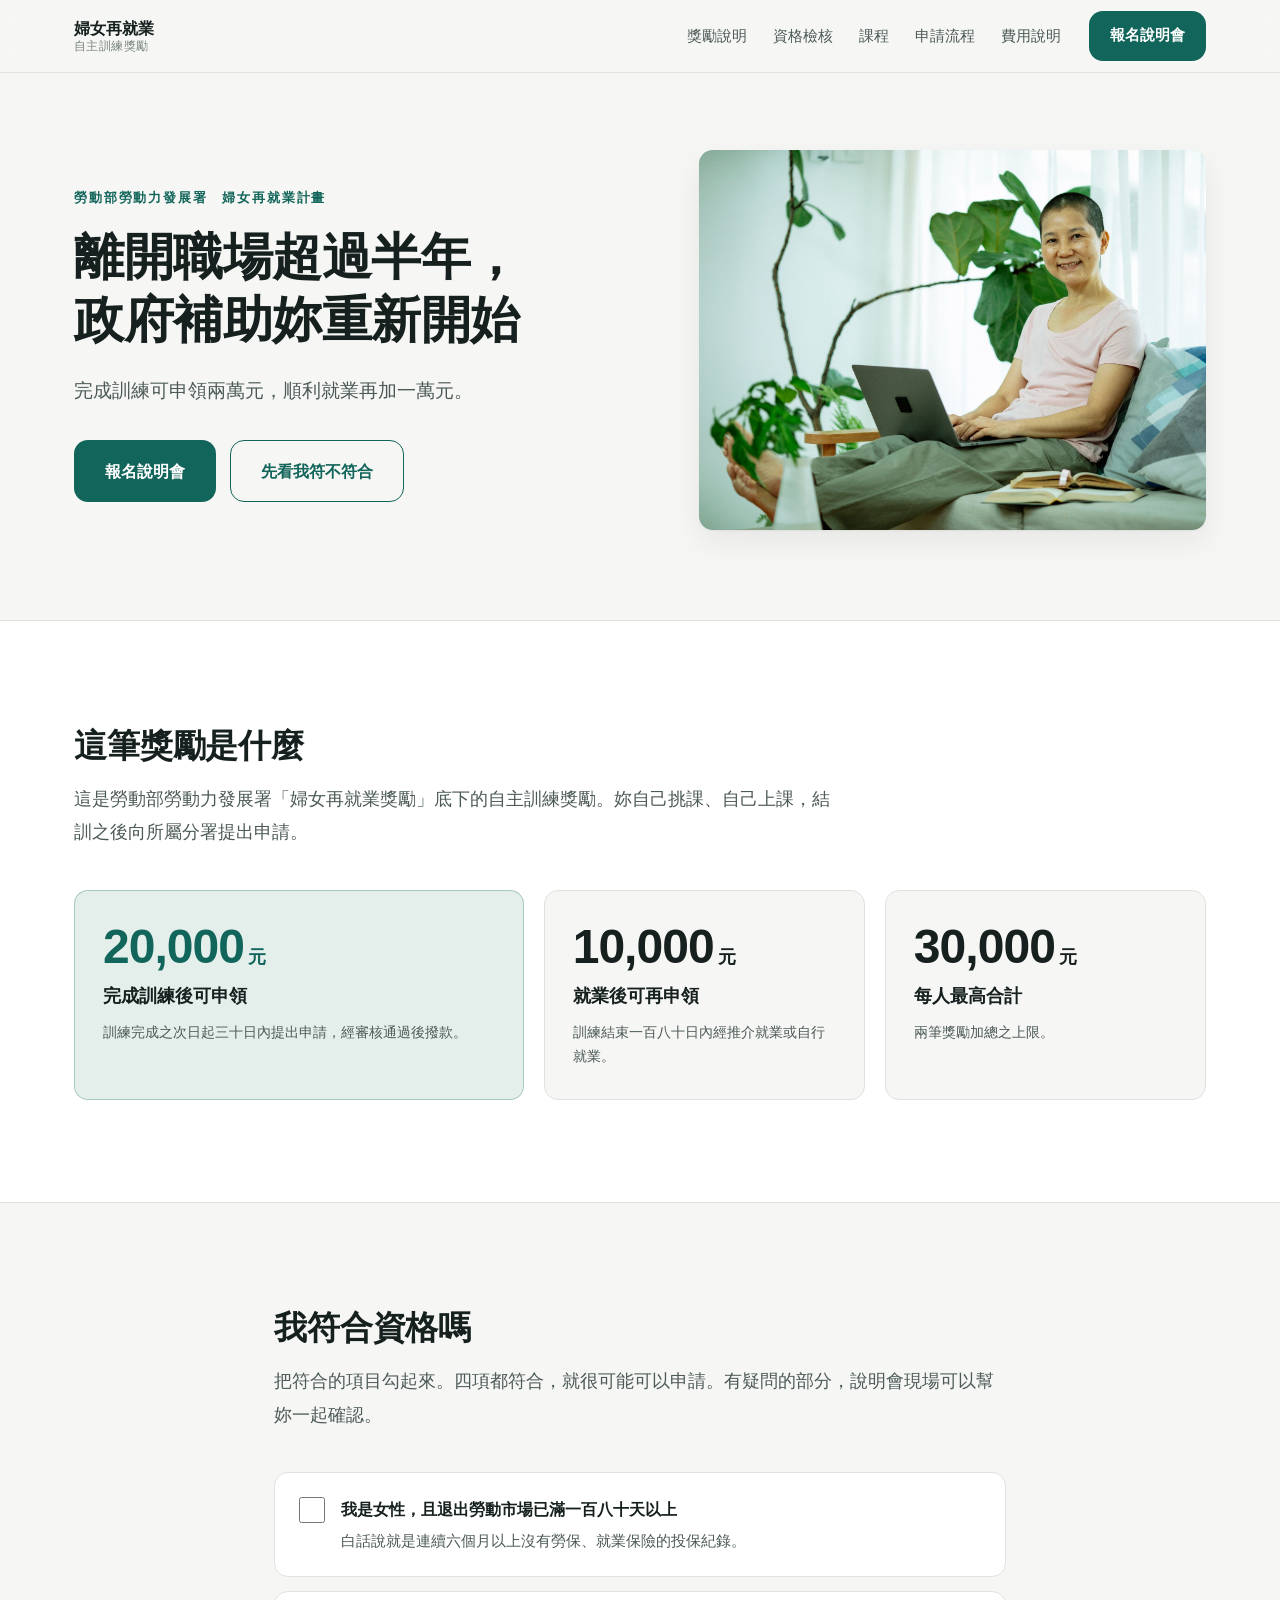
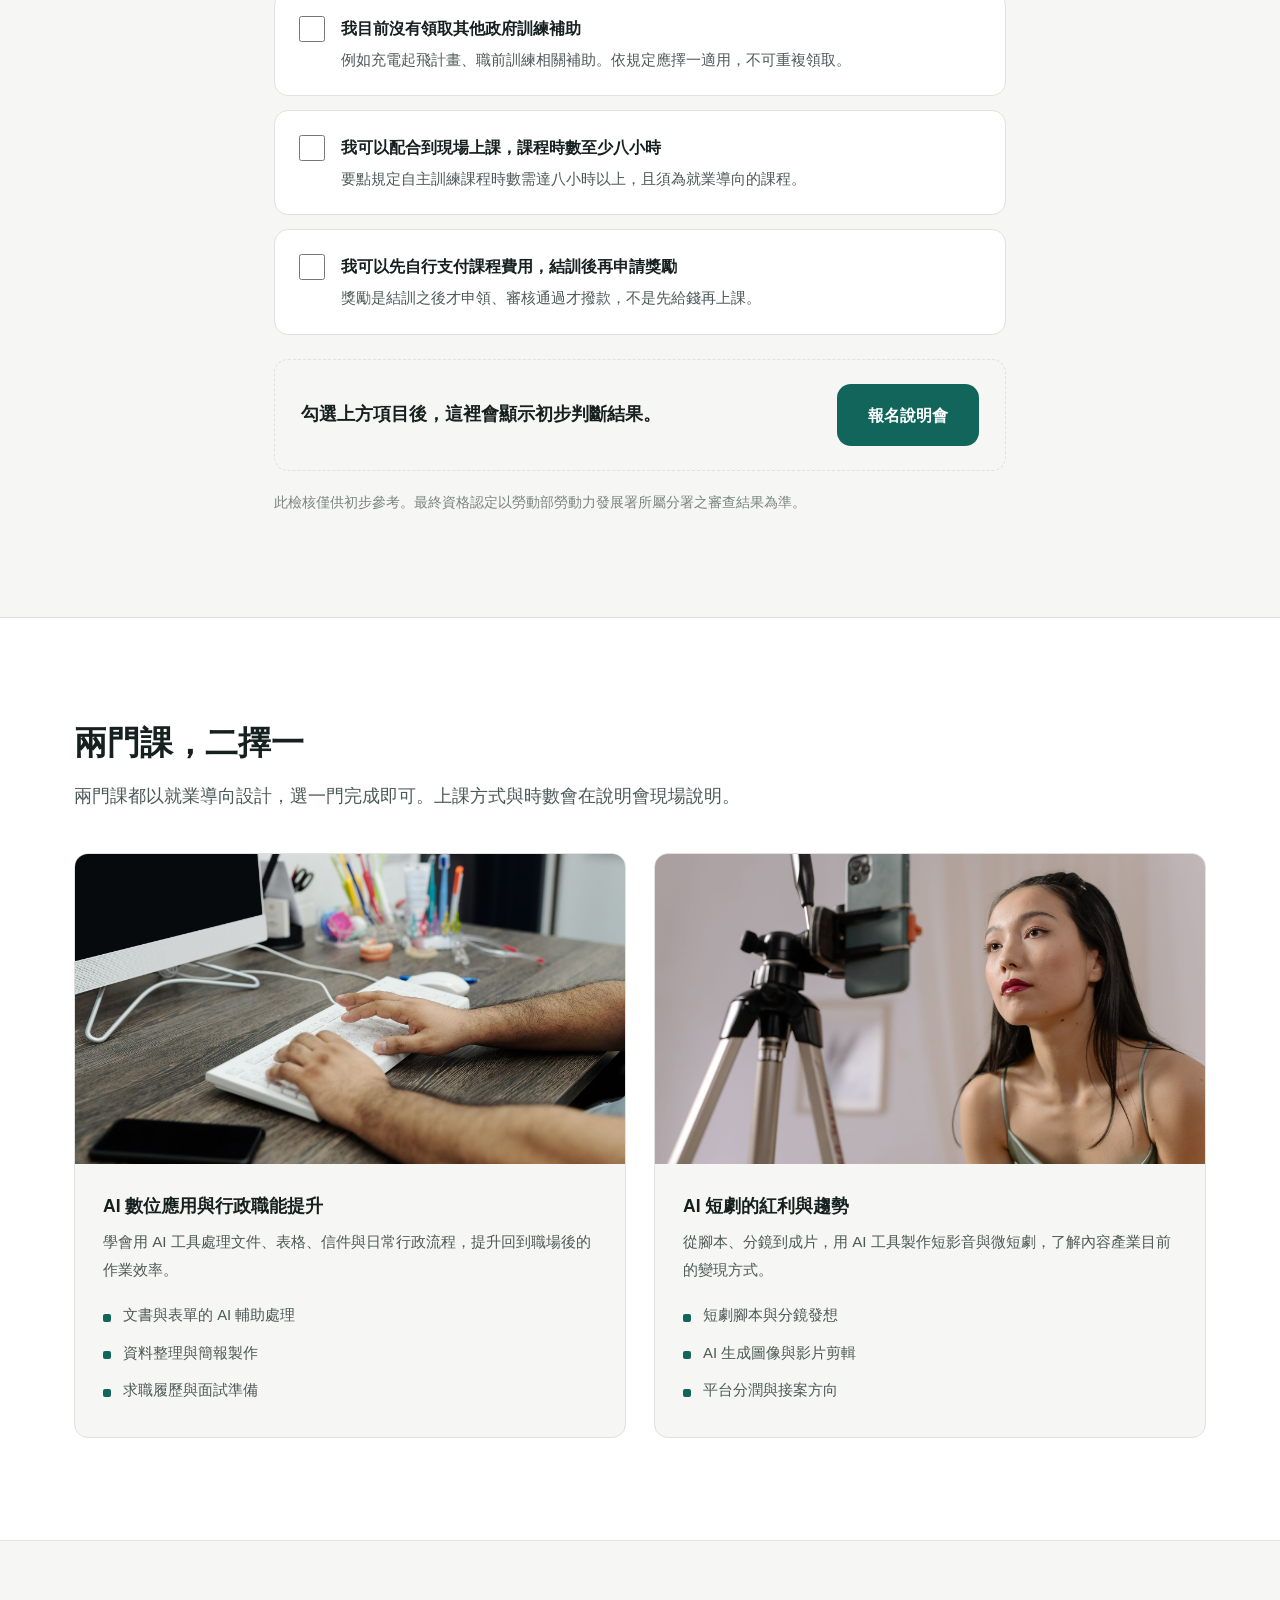
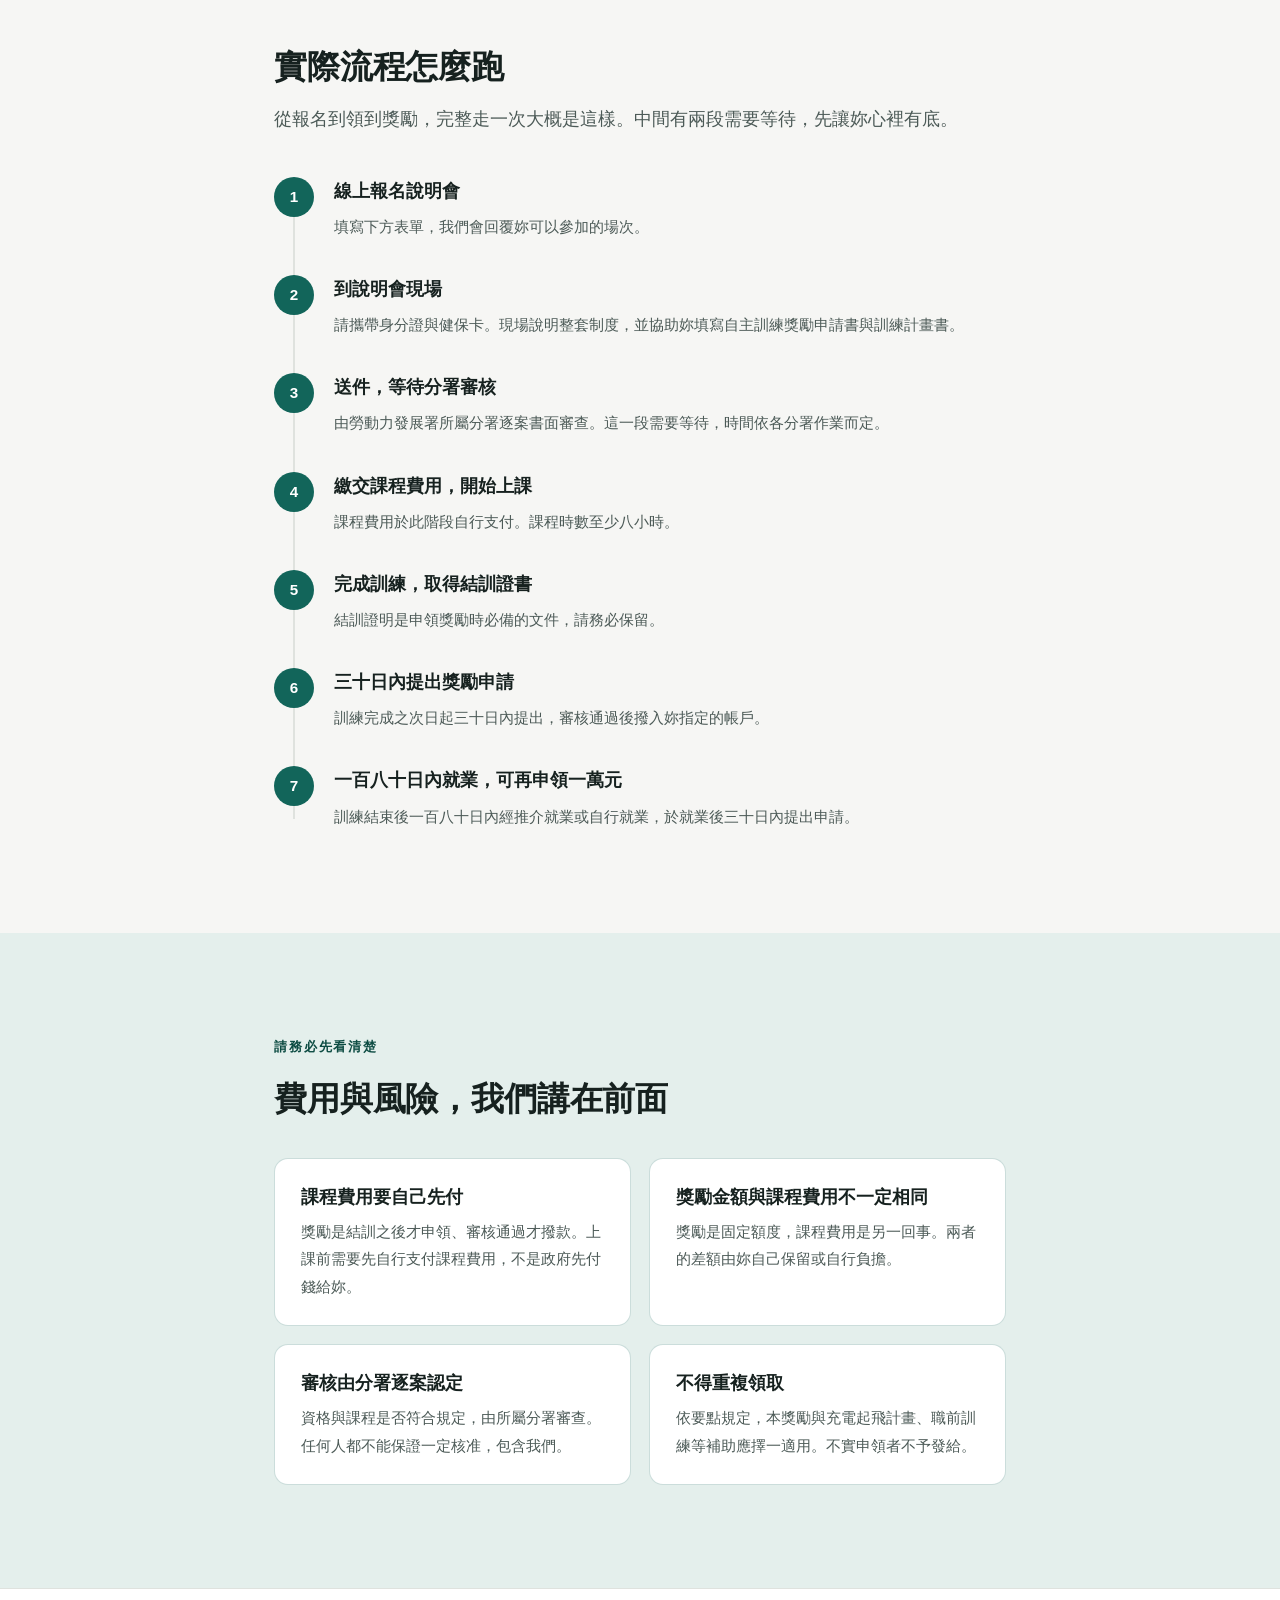
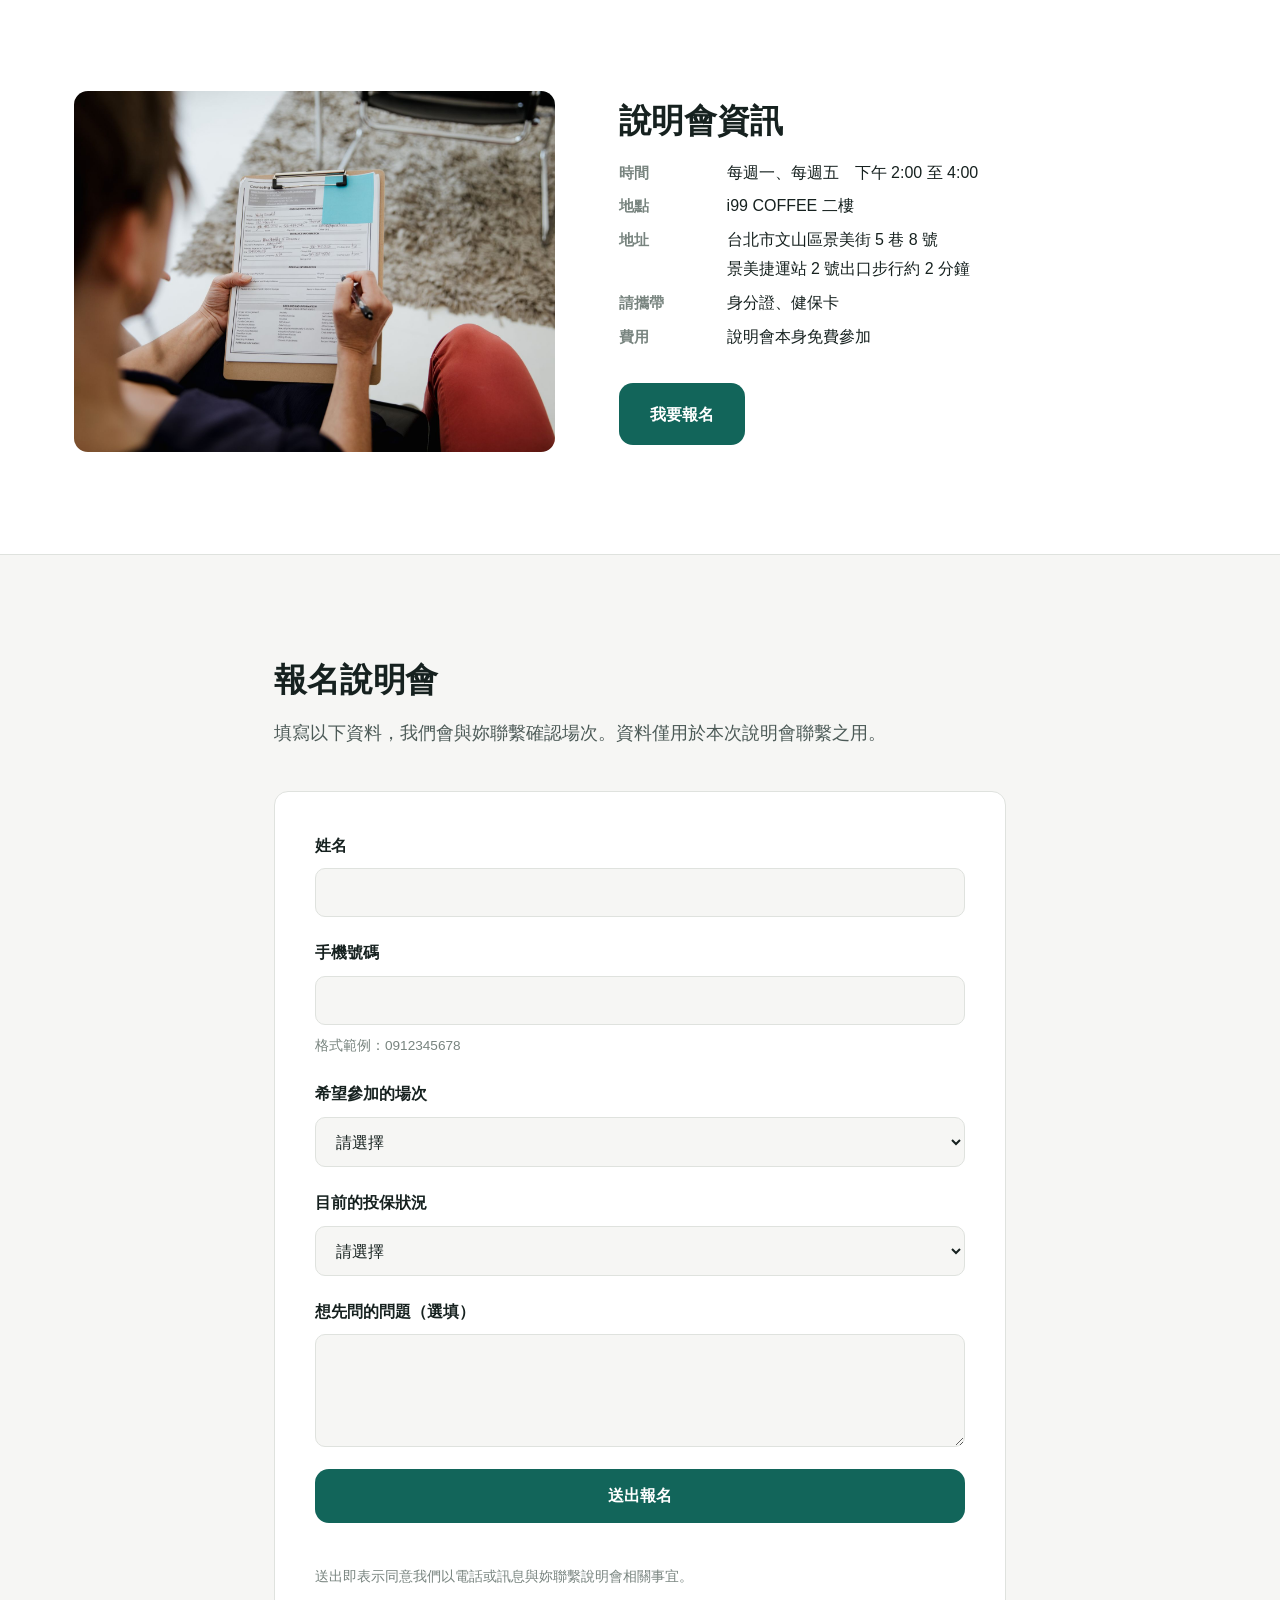
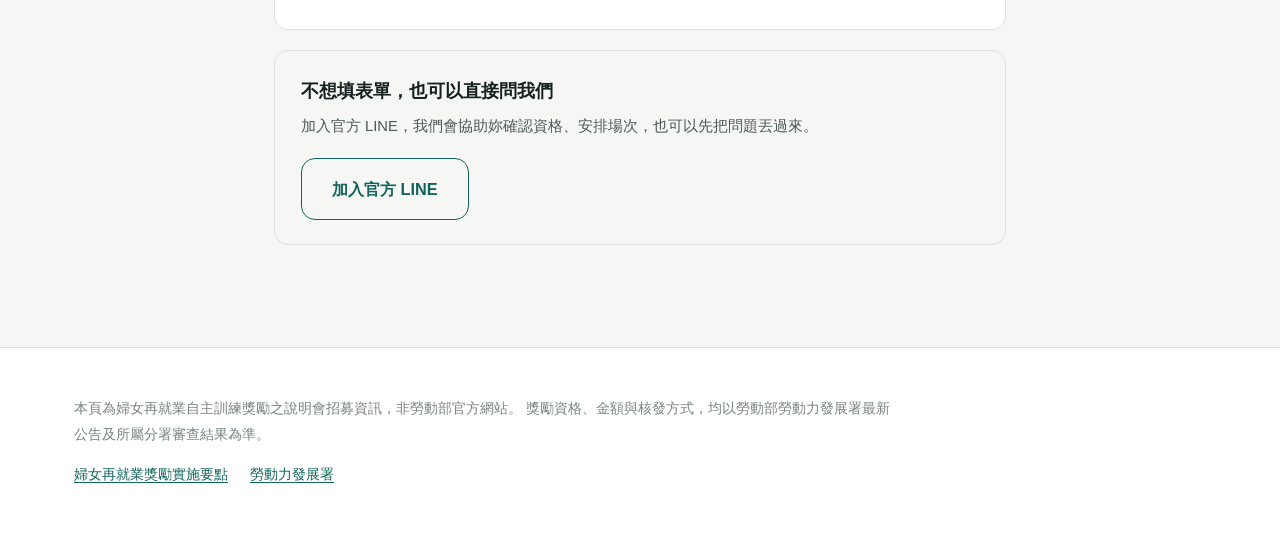
==== commit 79f98993: "接上官方 LINE 連結，並在報名表單下方新增 LINE 備援入口 - 連結唯一來源為 script.js 的 CONFIG.LINE_URL，HTML 不寫死，避免兩處不同步 - 報名成功與送出失敗" ====
--- a/index.html
+++ b/index.html
@@ -295,6 +295,14 @@
         <p class="form-status" id="formStatus" role="status" aria-live="polite" hidden></p>
         <p class="fineprint">送出即表示同意我們以電話或訊息與妳聯繫說明會相關事宜。</p>
       </form>
+
+      <div class="line-alt" id="lineAlt" hidden>
+        <div>
+          <p class="line-alt-title">不想填表單，也可以直接問我們</p>
+          <p class="line-alt-desc">加入官方 LINE，我們會協助妳確認資格、安排場次，也可以先把問題丟過來。</p>
+        </div>
+        <a class="btn btn-ghost" id="lineAltBtn" href="#" target="_blank" rel="noopener">加入官方 LINE</a>
+      </div>
     </div>
   </section>
 
--- a/styles.css
+++ b/styles.css
@@ -490,6 +490,26 @@
   .form-status.is-success { color: var(--accent); }
 }
 
+/* ---------- 表單旁的 LINE 備援入口 ---------- */
+
+/* 刻意採上下堆疊，各寬度行為一致，不依賴 flex 換行的偶然結果 */
+.line-alt {
+  margin-top: 20px;
+  padding: 24px 26px;
+  border: 1.5px solid var(--line);
+  border-radius: var(--radius);
+  display: grid;
+  justify-items: start;
+  gap: 18px;
+}
+.line-alt-title { margin: 0 0 4px; font-weight: 700; }
+.line-alt-desc { margin: 0; font-size: .92rem; color: var(--ink-soft); max-width: 40em; }
+
+@media (max-width: 620px) {
+  .line-alt { justify-items: stretch; }
+  .line-alt .btn { width: 100%; }
+}
+
 /* ---------- Footer ---------- */
 
 .footer {
